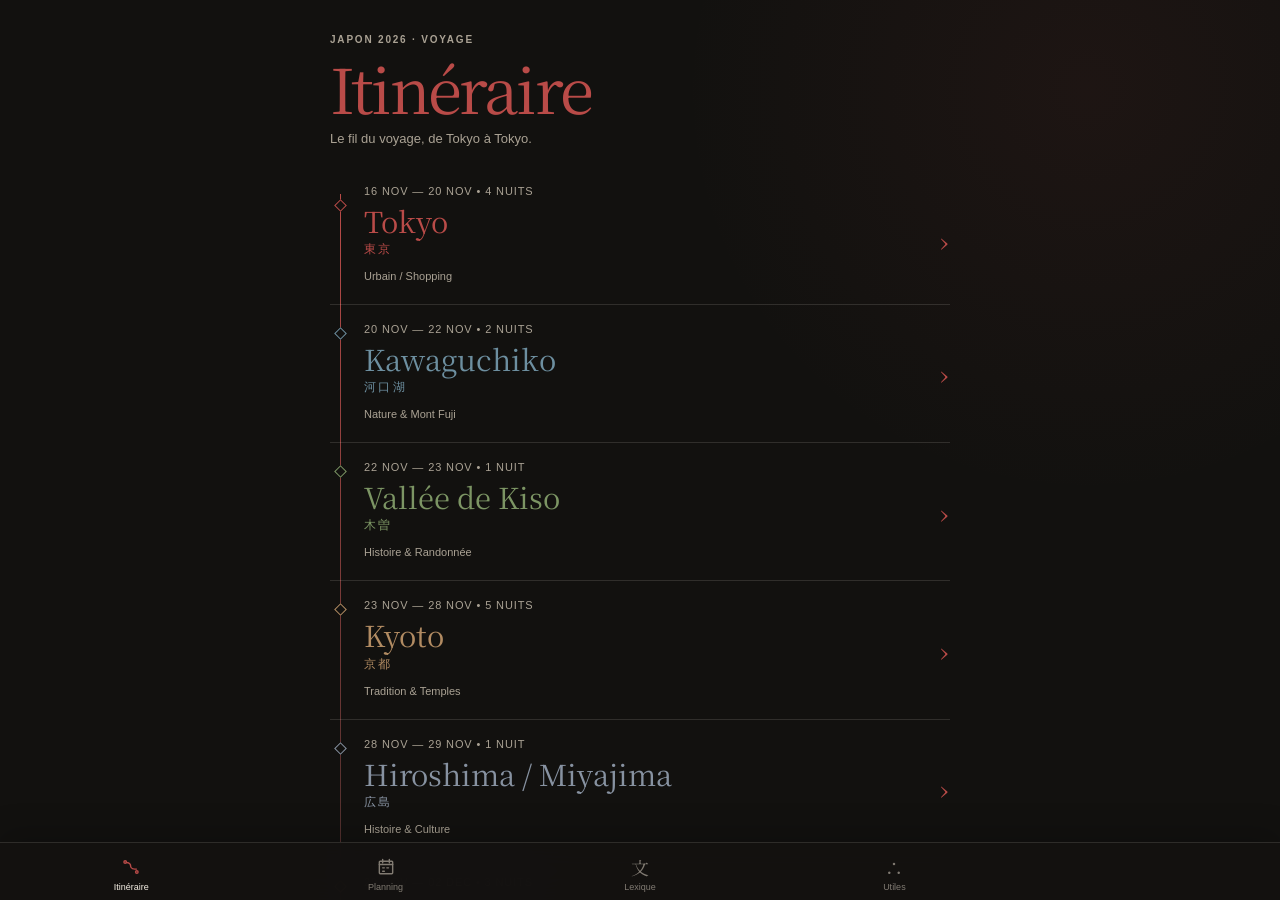
==== index.html @ 8c2e5848 "Refactor index.html structure and styles" ====
<!DOCTYPE html>
<html lang="fr">
<head>
  <meta charset="UTF-8">
  <meta name="viewport" content="width=device-width, initial-scale=1.0, maximum-scale=1.0, user-scalable=no, viewport-fit=cover">
  <meta name="theme-color" content="#11100E">
  <title>Japon 2026</title>
  <meta name="apple-mobile-web-app-capable" content="yes">
  <meta name="apple-mobile-web-app-status-bar-style" content="black-translucent">
  <link rel="manifest" href="manifest.json">
  <link rel="apple-touch-icon" href="icon.png">
  <link rel="stylesheet" href="style.css">
  <style>
    h1{color:var(--theme-main)}
    .city-block.collapsed>.city-section-content{display:none}
    .city-block:not(.collapsed)>.city-section-content{display:block}
    .section-toggle{width:100%;display:flex;align-items:center;justify-content:space-between;gap:16px;padding:13px 0 12px;border:0;border-top:1px solid var(--line);border-bottom:1px solid var(--line);background:transparent;color:var(--theme-main);text-align:left;font-size:10px;font-weight:800;letter-spacing:.18em;text-transform:uppercase}
    .section-toggle-mark{font:400 20px "Noto Serif JP",serif;line-height:1;transition:transform .2s;color:var(--theme-main)}
    .city-block:not(.collapsed)>.section-toggle .section-toggle-mark{transform:rotate(90deg)}
  </style>
</head>
<body data-theme="tokyo">
  <main class="app-shell" id="app-shell">
    <section class="top-page" id="page-itinerary" data-page="itinerary">
      <div class="page-scroll">
        <div class="content-wrapper">
          <div class="eyebrow">JAPON 2026 · VOYAGE</div>
          <h1>Itinéraire</h1>
          <p class="subtitle">Le fil du voyage, de Tokyo à Tokyo.</p>
          <div class="journey-line" id="timeline-list"></div>
          <!-- Vue détaillée des villes intégrée ici -->
          <div id="city-detail-view" class="hidden">
            <button class="back-link" id="city-back" type="button"><span>‹</span> Itinéraire</button>
            <div class="city-hero">
              <div class="eyebrow" id="current-city-vibe"></div>
              <h1 id="current-city-title"></h1>
              <div class="city-jp" id="current-city-jp"></div>
              <p class="subtitle" id="current-city-dates"></p>
            </div>
            <div id="city-categories"></div>
          </div>
        </div>
      </div>
    </section>

    <section class="top-page" id="page-planning" data-page="planning">
      <div class="page-scroll">
        <div class="content-wrapper">
          <div class="eyebrow">JAPON 2026 · PROGRAMME</div>
          <h1>Planning</h1>
          <div class="planning-head" id="planning-head"></div>
          <div class="day-strip" id="day-strip"></div>
          <div id="planning-container"></div>
        </div>
      </div>
    </section>

    <section class="top-page" id="page-lexicon" data-page="lexicon">
      <div class="page-scroll">
        <div class="content-wrapper">
          <div class="eyebrow">JAPON 2026 · PHRASES</div>
          <h1>Lexique</h1>
          <p class="subtitle">Expressions indispensables.</p>
          <div class="search-box">
            <input type="text" id="lexicon-search" placeholder="Rechercher un mot…" autocomplete="off">
          </div>
          <div class="paper-list" id="lexicon-container"></div>
        </div>
      </div>
    </section>

    <section class="top-page" id="page-tools" data-page="tools">
      <div class="page-scroll">
        <div class="content-wrapper">
          <div class="eyebrow">JAPON 2026 · PRATIQUE</div>
          <h1>Utiles</h1>
          <p class="subtitle">Les outils du voyage.</p>
          <div class="editorial-block">
            <div class="block-label">TAUX DE CHANGE</div>
            <h2>Yens ↔ Euros</h2>
            <div class="converter-box">
              <div class="input-group">
                <label for="jpy-input">JPY</label>
                <input type="number" id="jpy-input" placeholder="1000" inputmode="decimal">
              </div>
              <div class="converter-arrow">↔</div>
              <div class="input-group">
                <label for="eur-input">EUR</label>
                <input type="number" id="eur-input" placeholder="6.50" step="0.01" inputmode="decimal">
              </div>
            </div>
            <p class="rate-info" id="rate-info-text">Chargement du taux…</p>
          </div>
          <div class="editorial-block">
            <div class="block-label">NAVIGATION</div>
            <h2>Plans / Maps</h2>
            <button class="map-setting" id="map-setting" type="button">
              <span>Choisir l'application par défaut</span>
              <span>›</span>
            </button>
          </div>
          <div class="editorial-block">
            <div class="block-label">EN CAS D’URGENCE</div>
            <h2>Numéros utiles</h2>
            <div class="emergency-list">
              <a href="tel:110" class="emergency-item"><span>Police</span><strong>110</strong></a>
              <a href="tel:119" class="emergency-item"><span>Ambulance / Pompiers</span><strong>119</strong></a>
              <a href="tel:0357986000" class="emergency-item"><span>Ambassade de France</span><strong>03 57 98 60 00</strong></a>
            </div>
          </div>
        </div>
      </div>
    </section>
  </main>

  <nav class="bottom-nav" id="bottom-nav" aria-label="Navigation principale">
    <button class="nav-item active" data-page="itinerary" type="button">
      <span class="nav-icon">
        <svg viewBox="0 0 24 24" aria-hidden="true">
          <circle cx="5" cy="6" r="1.5"/>
          <circle cx="19" cy="18" r="1.5"/>
          <path d="M6.5 6.5c5 0 5 4 5 4s0 4 5 4h2"/>
        </svg>
      </span>
      <span>Itinéraire</span>
    </button>
    <button class="nav-item" data-page="planning" type="button">
      <span class="nav-icon">
        <svg viewBox="0 0 24 24" aria-hidden="true">
          <rect x="4" y="5" width="16" height="15" rx="1"/>
          <path d="M8 3v4M16 3v4M4 9h16M8 13h2M13 13h2M8 17h2"/>
        </svg>
      </span>
      <span>Planning</span>
    </button>
    <button class="nav-item" data-page="lexicon" type="button">
      <span class="nav-icon">文</span>
      <span>Lexique</span>
    </button>
    <button class="nav-item" data-page="tools" type="button">
      <span class="nav-icon">∴</span>
      <span>Utiles</span>
    </button>
  </nav>

  <div class="choice-overlay" id="maps-choice-overlay" aria-hidden="true">
    <div class="choice-sheet">
      <button class="choice-close" id="maps-choice-close" type="button" aria-label="Fermer">×</button>
      <div class="block-label">NAVIGATION</div>
      <h2>Ouvrir le lieu avec</h2>
      <p>Ton choix sera mémorisé pour les prochains lieux.</p>
      <button class="map-choice" data-map-choice="apple" type="button">
        <span>Apple Plans</span>
        <span>›</span>
      </button>
      <button class="map-choice" data-map-choice="google" type="button">
        <span>Google Maps</span>
        <span>›</span>
      </button>
    </div>
  </div>

  <script src="places.js"></script>
  <script src="lexicon.js"></script>
  <script src="app.js"></script>
  <script>
    if ("serviceWorker" in navigator)
      navigator.serviceWorker.register("./sw.js").catch(console.error);
  </script>
  <script>
    document.addEventListener('DOMContentLoaded', () => {
      const shell = document.getElementById('app-shell'),
            pages = [...document.querySelectorAll('.top-page')],
            nav = [...document.querySelectorAll('.nav-item')],
            cityDetail = document.getElementById('city-detail-view');
      const themeForPlanning = () => {
        const n = (document.querySelector('#planning-head .planning-location')?.textContent || '').trim().toLowerCase();
        if (n.includes('kawaguchiko')) return 'kawaguchiko';
        if (n.includes('kiso')) return 'kiso';
        if (n.includes('kyoto')) return 'kyoto';
        if (n.includes('hiroshima')) return 'hiroshima';
        if (n.includes('osaka')) return 'osaka';
        return 'tokyo';
      };
      let raf = 0;
      const sync = () => {
        raf = 0;
        if (!shell) return;
        const center = shell.scrollLeft + shell.clientWidth / 2;
        let active = pages[0], distance = Infinity;
        pages.forEach(p => {
          const d = Math.abs((p.offsetLeft + p.offsetWidth / 2) - center);
          if (d < distance) { distance = d; active = p }
        });
        nav.forEach(n => n.classList.toggle('active', n.dataset.page === active.dataset.page));
        if (active.dataset.page !== 'itinerary' || cityDetail?.classList.contains('hidden'))
          document.body.dataset.theme = themeForPlanning();
      };
      shell?.addEventListener('scroll', () => { if (!raf) raf = requestAnimationFrame(sync) }, { passive: true });
      window.addEventListener('resize', sync, { passive: true });
      setTimeout(sync, 50);
      setTimeout(sync, 400);
    });
  </script>
</body>
</html>
---- style.css ----
@import url('https://fonts.googleapis.com/css2?family=Noto+Serif+JP:wght@400;500;600&display=swap');
*{box-sizing:border-box;-webkit-tap-highlight-color:transparent} :root{--ink:#12110f;--cream:#f6f0e4;--muted:#aaa294;--line:rgba(246,240,228,.13);--paper:#f0e7d5;--tokyo:#b94b48;--kawaguchiko:#6d8fa0;--kiso:#7c9564;--kyoto:#b18b62;--hiroshima:#8792a1;--osaka:#c37b61;--theme-main:var(--tokyo)}
body[data-theme=tokyo]{--theme-main:var(--tokyo)}body[data-theme=kawaguchiko]{--theme-main:var(--kawaguchiko)}body[data-theme=kiso]{--theme-main:var(--kiso)}body[data-theme=kyoto]{--theme-main:var(--kyoto)}body[data-theme=hiroshima]{--theme-main:var(--hiroshima)}body[data-theme=osaka]{--theme-main:var(--osaka)}
html,body{width:100%;height:100%;margin:0;background:var(--ink);color:var(--cream);font-family:-apple-system,BlinkMacSystemFont,"Segoe UI",sans-serif;-webkit-font-smoothing:antialiased}body{overflow:hidden}button,input{font:inherit}button{color:inherit}.app-shell{display:flex;width:100vw;height:100dvh;overflow-x:auto;overflow-y:hidden;scroll-snap-type:x mandatory;scroll-behavior:smooth}.app-shell::-webkit-scrollbar{display:none}.top-page{flex:0 0 100vw;width:100vw;height:100dvh;scroll-snap-align:start;overflow:hidden;background:radial-gradient(circle at 85% 10%,color-mix(in srgb,var(--theme-main) 7%,transparent),transparent 30%),var(--ink)}.page-scroll{height:100%;overflow-y:auto;padding:34px 20px calc(94px + env(safe-area-inset-bottom));scrollbar-width:none}.page-scroll::-webkit-scrollbar{display:none}.content-wrapper{width:min(100%,620px);margin:auto}.eyebrow{font-size:10px;letter-spacing:.18em;text-transform:uppercase;color:var(--muted);font-weight:700;margin-bottom:12px}h1,h2,.journey-city,.ticket-city,.place-name,.lex-fr,.editorial-block h2,.planning-head h2,.choice-sheet h2,.schedule-title{font-family:"Noto Serif JP",serif;font-weight:400}h1{font-size:clamp(39px,11vw,62px);line-height:1;letter-spacing:-.045em;margin:0}.subtitle{font-size:13px;color:var(--muted);line-height:1.5;margin:10px 0 26px}.hidden{display:none!important}
.journey-line{position:relative;margin-top:28px}.journey-line:before{content:"";position:absolute;left:10px;top:17px;bottom:20px;width:1px;background:linear-gradient(var(--theme-main),rgba(255,255,255,.08))}.journey-stop{position:relative;width:100%;display:block;text-align:left;background:none;border:0;border-bottom:1px solid var(--line);padding:18px 34px 22px;min-height:120px}.journey-stop:first-child{padding-top:8px}.journey-rail{position:absolute;left:6px;top:24px;width:9px;height:9px;border:1px solid;background:var(--ink);transform:rotate(45deg)}.journey-date{display:block;color:var(--muted);font-size:11px;letter-spacing:.08em;text-transform:uppercase;margin-bottom:8px}.journey-city{display:block;font-size:29px;line-height:1.08}.journey-jp{display:block;color:var(--theme-main);font-size:12px;letter-spacing:.2em;margin-top:5px}.journey-vibe{display:block;color:var(--muted);font-size:11px;margin-top:12px}.journey-arrow,.place-indicator,.schedule-chevron,.specialty-arrow{font-family:"Noto Serif JP",serif;color:var(--theme-main);font-size:25px}.journey-arrow{position:absolute;right:2px;top:50%;transform:translateY(-50%)}
.planning-head{margin:28px 0 18px;padding-left:14px;border-left:2px solid var(--theme-main)}.planning-location{font-size:10px;text-transform:uppercase;letter-spacing:.16em;color:var(--theme-main);font-weight:800}.planning-head h2{font-size:32px;margin:4px 0}.planning-head p{margin:0;color:var(--muted);font-size:13px}.day-strip{display:flex;gap:4px;overflow-x:auto;margin:0 -4px 25px;padding:4px;scrollbar-width:none}.day-strip::-webkit-scrollbar{display:none}.day-choice{min-width:55px;padding:8px 5px 10px;background:transparent;border:1px solid transparent;color:var(--muted);text-align:center}.day-choice span{display:block;font-size:9px;text-transform:uppercase;letter-spacing:.08em}.day-choice strong{display:block;font:400 20px "Noto Serif JP",serif;margin-top:2px}.day-choice.active{background:var(--paper);color:var(--ink);border-color:var(--paper)}.planning-slot{position:relative;margin-bottom:22px}.slot-label{position:absolute;left:0;top:8px;width:48px;color:var(--muted);font-size:9px;letter-spacing:.11em;text-transform:uppercase;line-height:1.25}.slot-line{margin-left:68px;border-left:1px solid rgba(246,240,228,.16);padding-left:17px}.schedule-card{border-bottom:1px solid var(--line)}.schedule-summary{width:100%;display:grid;grid-template-columns:52px 1fr 20px;gap:10px;align-items:center;background:none;border:0;text-align:left;padding:13px 0}.schedule-summary.no-time{grid-template-columns:1fr 20px}.schedule-time{font-size:10px;color:var(--muted);white-space:nowrap}.schedule-title{font-size:18px;line-height:1.2}.schedule-chevron{transition:transform .2s}.schedule-card.open .schedule-chevron,.specialty-row.open .specialty-arrow{transform:rotate(90deg)}.schedule-details{display:grid;grid-template-columns:1fr auto;gap:12px;max-height:0;overflow:hidden;opacity:0;transition:max-height .3s ease,opacity .2s ease,padding .3s ease;padding:0}.schedule-card.open .schedule-details{max-height:500px;opacity:1;padding:0 0 15px}.schedule-detail-text{font-size:12px;color:#c7c0b5;line-height:1.6}.poi-list{grid-column:1/-1;display:flex;flex-wrap:wrap;gap:6px;margin-top:3px}.poi-link{border:1px solid rgba(246,240,228,.15);background:rgba(255,255,255,.025);padding:7px 9px;font-size:10px;color:var(--cream);text-align:left}.poi-link span{color:var(--theme-main)}.schedule-map-row{grid-column:2;align-self:center}.schedule-map{border:1px solid var(--theme-main);background:transparent;color:var(--theme-main);padding:9px 11px;font-size:9px;letter-spacing:.1em;text-transform:uppercase;white-space:nowrap}.schedule-connector{display:grid;grid-template-columns:16px minmax(0,1fr) auto auto;column-gap:9px;align-items:center;min-height:54px;position:relative}.connector-line{height:34px;border-left:1px solid var(--transport-color);margin-left:7px;position:relative}.connector-line:after{content:"";position:absolute;bottom:-1px;left:-4px;width:7px;height:7px;border-right:1px solid var(--transport-color);border-bottom:1px solid var(--transport-color);transform:rotate(45deg)}.connector-symbol{display:none}.connector-mode{min-width:0;color:var(--transport-color);font-size:10px;letter-spacing:.13em;text-transform:uppercase;font-weight:800;line-height:1.35;overflow-wrap:anywhere}.connector-duration{color:var(--cream);font-size:10px;text-align:right;white-space:nowrap}.connector-payment{font-size:10px;font-weight:700;letter-spacing:.04em;white-space:nowrap}.empty-day{padding:25px 0;border-top:1px solid var(--line);border-bottom:1px solid var(--line);color:var(--muted)}
.city-tickets{display:flex;flex-direction:column;gap:14px;margin-top:28px}.city-ticket{position:relative;width:100%;min-height:158px;padding:20px 25px;background:#f0e7d5;color:var(--ink);border:0;text-align:left;overflow:hidden;box-shadow:0 12px 28px rgba(0,0,0,.18)}.city-ticket:before{content:"";position:absolute;inset:9px;border:1px solid rgba(18,17,15,.22)}.city-ticket:after{content:"";position:absolute;right:22px;top:0;bottom:0;border-left:1px dashed color-mix(in srgb,var(--ticket-city) 65%,rgba(18,17,15,.25))}.ticket-notch{position:absolute;width:14px;height:14px;border-radius:50%;background:var(--ink);z-index:2}.ticket-notch-left{left:-7px;top:50%;transform:translateY(-50%)}.ticket-notch-right{right:-7px;top:50%;transform:translateY(-50%)}.ticket-route{display:block;font-size:8px;font-weight:800;letter-spacing:.18em;opacity:.58}.ticket-city{display:block;font-size:33px;margin-top:18px;max-width:75%;color:var(--ticket-city)}.ticket-jp{display:block;font-size:13px;letter-spacing:.28em;margin-top:2px;color:var(--ticket-city)}.ticket-dates{display:block;font-size:11px;font-weight:700;margin-top:16px;letter-spacing:.04em}.ticket-mark{position:absolute;right:43px;top:50%;transform:translateY(-50%);font:300 30px "Noto Serif JP",serif;color:var(--ticket-city)}.back-link{display:inline-flex;align-items:center;gap:7px;border:0;background:none;padding:5px 0;color:var(--muted);font-size:12px;margin-bottom:22px}.back-link span{font-size:25px;color:var(--theme-main)}.city-hero{border-bottom:1px solid var(--line);padding-bottom:24px;margin-bottom:26px}.city-hero h1{font-size:clamp(44px,13vw,70px)}.city-jp{font-size:16px;letter-spacing:.3em;color:var(--theme-main);margin-top:7px}.city-hero .subtitle{margin-bottom:0}.city-block{margin:0 0 28px}.section-kicker{font-size:10px;letter-spacing:.18em;text-transform:uppercase;color:var(--theme-main);font-weight:800;margin:0 0 8px}.area-heading{font:400 24px "Noto Serif JP",serif;padding:18px 0 9px;border-top:1px solid var(--line);margin-top:8px}.subcategory-label{font-size:9px;letter-spacing:.14em;text-transform:uppercase;color:var(--muted);padding:10px 0 5px}.place-list,.specialty-list{border-top:1px solid var(--line)}.place-row,.specialty-row{width:100%;display:flex;align-items:center;justify-content:space-between;gap:18px;text-align:left;background:none;border:0;border-bottom:1px solid var(--line);padding:12px 0;min-height:59px}.place-row-main{display:flex;flex-direction:column;gap:4px;min-width:0}.place-name{font-size:16px;line-height:1.15}.place-subcategory{font-size:10px;color:var(--muted)}.specialty-row{padding:14px 0}.specialty-row>span:first-child{display:flex;flex-direction:column;gap:0}.specialty-row strong{font:400 17px "Noto Serif JP",serif}.specialty-description{font-size:11px;color:var(--muted);line-height:1.55;max-height:0;overflow:hidden;opacity:0;transition:max-height .25s ease,opacity .2s ease,padding .25s ease}.specialty-row.open .specialty-description{max-height:180px;opacity:1;padding-top:8px}.specialty-arrow{transition:transform .2s;flex:0 0 auto}
.search-box{margin:24px 0 18px}.search-box input{width:100%;border:0;border-bottom:1px solid var(--line);background:transparent;color:var(--cream);padding:11px 0;font-size:15px;outline:none}.paper-list{border-top:1px solid var(--line)}.lexicon-row{display:flex;justify-content:space-between;gap:20px;padding:15px 0;border-bottom:1px solid var(--line)}.lex-fr{display:block;font-size:17px}.lex-cat{display:block;color:var(--muted);font-size:9px;text-transform:uppercase;letter-spacing:.12em;margin-top:5px}.lex-jp{font-size:17px;font-weight:600;color:var(--theme-main);text-align:right}.lex-romaji{display:block;font-family:-apple-system,BlinkMacSystemFont,"Segoe UI",sans-serif;font-size:11px;font-weight:500;letter-spacing:.02em;color:var(--muted);margin-top:4px}
.editorial-block{border-top:1px solid var(--line);padding:22px 0 26px}.block-label{font-size:9px;letter-spacing:.17em;color:var(--theme-main);font-weight:800;text-transform:uppercase}.editorial-block h2{font-size:27px;margin:7px 0 18px}.converter-box{display:flex;align-items:end;gap:10px}.input-group{flex:1}.input-group label{display:block;color:var(--muted);font-size:9px;letter-spacing:.12em;margin-bottom:6px}.input-group input{width:100%;background:rgba(255,255,255,.04);border:1px solid var(--line);color:var(--cream);padding:12px;font-size:16px}.converter-arrow{color:var(--theme-main);font-size:18px;padding-bottom:10px}.rate-info{font-size:10px;color:var(--muted);margin:10px 0}.emergency-list{border-top:1px solid var(--line)}.emergency-item{display:flex;justify-content:space-between;padding:14px 0;border-bottom:1px solid var(--line);text-decoration:none;color:var(--cream);font-size:13px}.emergency-item strong{font:400 18px "Noto Serif JP",serif;color:var(--theme-main)}.map-setting{width:100%;display:flex;justify-content:space-between;border:0;border-top:1px solid var(--line);border-bottom:1px solid var(--line);background:none;padding:14px 0;color:var(--cream);text-align:left}
.bottom-nav{position:fixed;z-index:100;left:0;right:0;bottom:0;transform:none;width:100%;height:calc(58px + env(safe-area-inset-bottom));padding:4px 5px env(safe-area-inset-bottom);display:grid;grid-template-columns:repeat(5,1fr);gap:2px;background:rgba(20,18,16,.94);border:0;border-top:1px solid rgba(246,240,228,.12);border-radius:0;backdrop-filter:blur(18px);-webkit-backdrop-filter:blur(18px);box-shadow:0 -10px 30px rgba(0,0,0,.18)}.nav-item{border:0;background:transparent;color:#817b72;display:flex;flex-direction:column;align-items:center;justify-content:center;gap:3px;font-size:9px}.nav-icon{font-size:18px;line-height:16px;font-family:"Noto Serif JP",serif;display:flex;align-items:center;justify-content:center;width:24px;height:24px}.nav-icon svg{display:block;width:20px;height:20px;stroke:currentColor;fill:none;stroke-width:1.7;stroke-linecap:round;stroke-linejoin:round}.nav-item.active{color:var(--cream)}.nav-item.active .nav-icon{color:var(--theme-main)}
.choice-overlay{position:fixed;inset:0;background:rgba(0,0,0,.66);backdrop-filter:blur(8px);z-index:300;display:flex;align-items:flex-end;opacity:0;pointer-events:none;transition:opacity .2s}.choice-overlay.active{opacity:1;pointer-events:auto}.choice-sheet{width:100%;max-width:620px;margin:auto auto 0;background:var(--paper);color:var(--ink);padding:28px 20px calc(26px + env(safe-area-inset-bottom));position:relative}.choice-sheet h2{font-size:29px;margin:6px 0}.choice-sheet p{font-size:12px;color:#6d675f;margin:0 0 18px}.choice-close{position:absolute;right:15px;top:14px;background:none;border:0;color:#6d675f;font-size:25px}.map-choice{display:flex;justify-content:space-between;width:100%;background:none;border:0;border-top:1px solid rgba(18,17,15,.15);padding:16px 0;color:var(--ink);font:400 18px "Noto Serif JP",serif;text-align:left}.map-choice:last-child{border-bottom:1px solid rgba(18,17,15,.15)}
@media(max-width:699px){.schedule-connector{grid-template-columns:16px minmax(0,1fr) auto auto;column-gap:7px}.connector-mode{font-size:9px;letter-spacing:.1em}.connector-duration,.connector-payment{font-size:9px}.bottom-nav{position:fixed;left:0;right:0;bottom:0;width:100%;max-width:none;min-height:calc(58px + env(safe-area-inset-bottom));padding-bottom:env(safe-area-inset-bottom);padding-left:5px;padding-right:5px}}
@media(min-width:700px){.page-scroll{padding-left:32px;padding-right:32px}.bottom-nav{bottom:0}.city-ticket{min-height:170px}}

/* iOS Home Screen / standalone viewport correction. WebKit can report a reduced dynamic viewport with viewport-fit=cover; use the legacy viewport unit only in standalone mode. */
@media all and (display-mode: standalone){.app-shell,.top-page{height:100vh}}
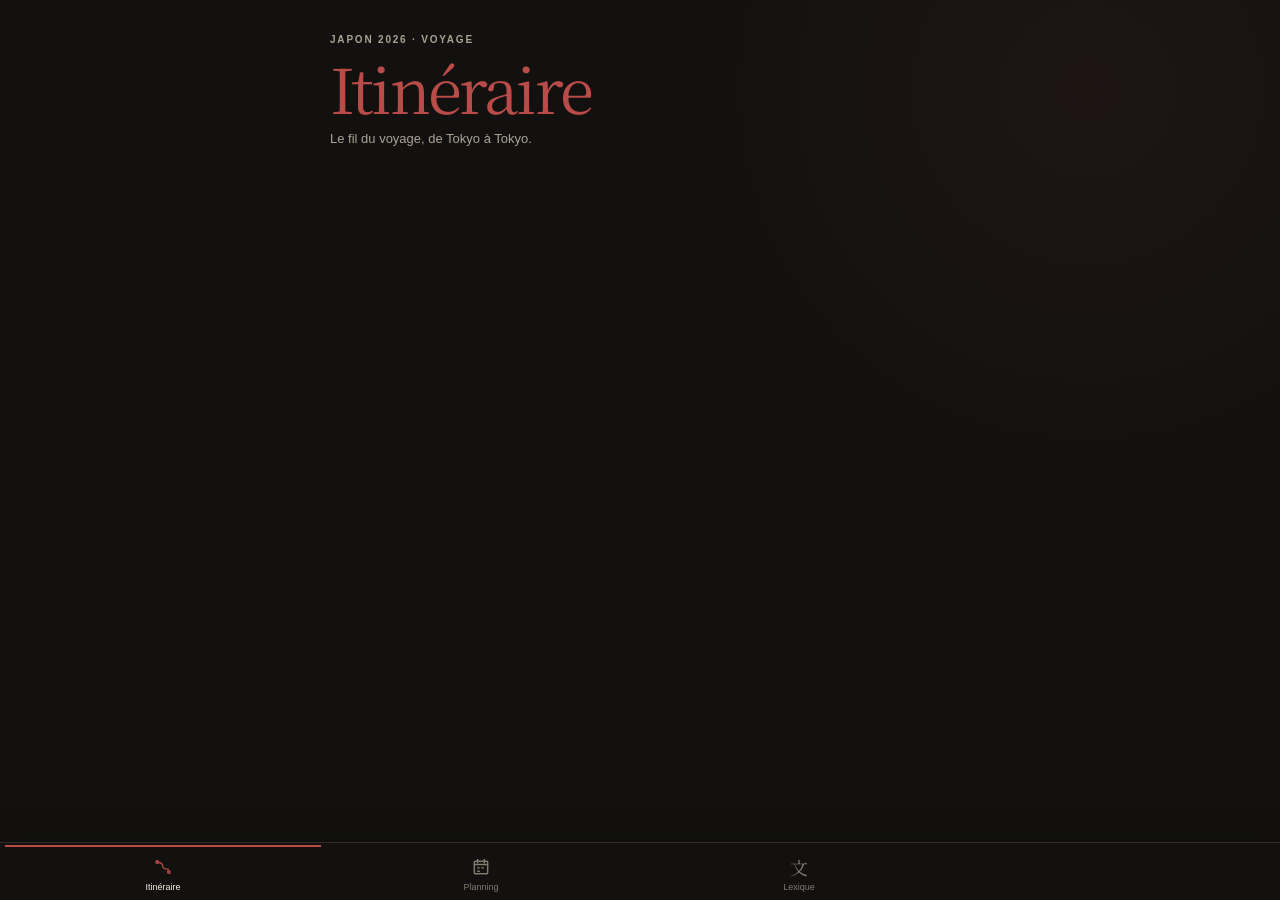
==== commit 5ab9d3a9: "Clean up index.html and remove unused sections" ====
--- a/index.html
+++ b/index.html
@@ -17,10 +17,13 @@
     .section-toggle{width:100%;display:flex;align-items:center;justify-content:space-between;gap:16px;padding:13px 0 12px;border:0;border-top:1px solid var(--line);border-bottom:1px solid var(--line);background:transparent;color:var(--theme-main);text-align:left;font-size:10px;font-weight:800;letter-spacing:.18em;text-transform:uppercase}
     .section-toggle-mark{font:400 20px "Noto Serif JP",serif;line-height:1;transition:transform .2s;color:var(--theme-main)}
     .city-block:not(.collapsed)>.section-toggle .section-toggle-mark{transform:rotate(90deg)}
+    .schedule-details{display:grid;grid-template-columns:1fr auto;gap:12px;max-height:none;opacity:1;padding:0 0 15px}
+    .schedule-card.open .schedule-details{max-height:none}
   </style>
 </head>
 <body data-theme="tokyo">
   <main class="app-shell" id="app-shell">
+    <!-- Page Itinéraire (avec détail des villes intégré) -->
     <section class="top-page" id="page-itinerary" data-page="itinerary">
       <div class="page-scroll">
         <div class="content-wrapper">
@@ -28,21 +31,28 @@
           <h1>Itinéraire</h1>
           <p class="subtitle">Le fil du voyage, de Tokyo à Tokyo.</p>
           <div class="journey-line" id="timeline-list"></div>
-          <!-- Vue détaillée des villes intégrée ici -->
-          <div id="city-detail-view" class="hidden">
-            <button class="back-link" id="city-back" type="button"><span>‹</span> Itinéraire</button>
-            <div class="city-hero">
-              <div class="eyebrow" id="current-city-vibe"></div>
-              <h1 id="current-city-title"></h1>
-              <div class="city-jp" id="current-city-jp"></div>
-              <p class="subtitle" id="current-city-dates"></p>
-            </div>
-            <div id="city-categories"></div>
+        </div>
+      </div>
+    
+</section>
+
+    <!-- Page Détail d'une ville (affichée comme une page à part) -->
+    <section class="top-page" id="page-city-detail" data-page="city-detail">
+      <div class="page-scroll">
+        <div class="content-wrapper">
+          <button class="back-link" id="city-back" type="button"><span>‹</span> Itinéraire</button>
+          <div class="city-hero">
+            <div class="eyebrow" id="current-city-vibe"></div>
+            <h1 id="current-city-title"></h1>
+            <div class="city-jp" id="current-city-jp"></div>
+            <p class="subtitle" id="current-city-dates"></p>
           </div>
+          <div id="city-categories"></div>
         </div>
       </div>
     </section>
 
+    <!-- Page Planning -->
     <section class="top-page" id="page-planning" data-page="planning">
       <div class="page-scroll">
         <div class="content-wrapper">
@@ -55,6 +65,7 @@
       </div>
     </section>
 
+    <!-- Page Lexique -->
     <section class="top-page" id="page-lexicon" data-page="lexicon">
       <div class="page-scroll">
         <div class="content-wrapper">
@@ -65,32 +76,6 @@
             <input type="text" id="lexicon-search" placeholder="Rechercher un mot…" autocomplete="off">
           </div>
           <div class="paper-list" id="lexicon-container"></div>
-        </div>
-      </div>
-    </section>
-
-    <section class="top-page" id="page-tools" data-page="tools">
-      <div class="page-scroll">
-        <div class="content-wrapper">
-          <div class="eyebrow">JAPON 2026 · PRATIQUE</div>
-          <h1>Utiles</h1>
-          <p class="subtitle">Les outils du voyage.</p>
-          <div class="editorial-block">
-            <div class="block-label">TAUX DE CHANGE</div>
-            <h2>Yens ↔ Euros</h2>
-            <div class="converter-box">
-              <div class="input-group">
-                <label for="jpy-input">JPY</label>
-                <input type="number" id="jpy-input" placeholder="1000" inputmode="decimal">
-              </div>
-              <div class="converter-arrow">↔</div>
-              <div class="input-group">
-                <label for="eur-input">EUR</label>
-                <input type="number" id="eur-input" placeholder="6.50" step="0.01" inputmode="decimal">
-              </div>
-            </div>
-            <p class="rate-info" id="rate-info-text">Chargement du taux…</p>
-          </div>
           <div class="editorial-block">
             <div class="block-label">NAVIGATION</div>
             <h2>Plans / Maps</h2>
@@ -99,24 +84,18 @@
               <span>›</span>
             </button>
           </div>
-          <div class="editorial-block">
-            <div class="block-label">EN CAS D’URGENCE</div>
-            <h2>Numéros utiles</h2>
-            <div class="emergency-list">
-              <a href="tel:110" class="emergency-item"><span>Police</span><strong>110</strong></a>
-              <a href="tel:119" class="emergency-item"><span>Ambulance / Pompiers</span><strong>119</strong></a>
-              <a href="tel:0357986000" class="emergency-item"><span>Ambassade de France</span><strong>03 57 98 60 00</strong></a>
-            </div>
-          </div>
         </div>
       </div>
     </section>
+
   </main>
 
+  <!-- Barre de navigation avec 3 onglets (répartition égale) -->
   <nav class="bottom-nav" id="bottom-nav" aria-label="Navigation principale">
     <button class="nav-item active" data-page="itinerary" type="button">
       <span class="nav-icon">
-        <svg viewBox="0 0 24 24" aria-hidden="true">
+        <svg viewBox=
+"0 0 24 24" aria-hidden="true">
           <circle cx="5" cy="6" r="1.5"/>
           <circle cx="19" cy="18" r="1.5"/>
           <path d="M6.5 6.5c5 0 5 4 5 4s0 4 5 4h2"/>
@@ -137,12 +116,9 @@
       <span class="nav-icon">文</span>
       <span>Lexique</span>
     </button>
-    <button class="nav-item" data-page="tools" type="button">
-      <span class="nav-icon">∴</span>
-      <span>Utiles</span>
-    </button>
   </nav>
 
+  <!-- Overlay pour le choix des maps -->
   <div class="choice-overlay" id="maps-choice-overlay" aria-hidden="true">
     <div class="choice-sheet">
       <button class="choice-close" id="maps-choice-close" type="button" aria-label="Fermer">×</button>
@@ -170,18 +146,9 @@
   <script>
     document.addEventListener('DOMContentLoaded', () => {
       const shell = document.getElementById('app-shell'),
-            pages = [...document.querySelectorAll('.top-page')],
-            nav = [...document.querySelectorAll('.nav-item')],
-            cityDetail = document.getElementById('city-detail-view');
-      const themeForPlanning = () => {
-        const n = (document.querySelector('#planning-head .planning-location')?.textContent || '').trim().toLowerCase();
-        if (n.includes('kawaguchiko')) return 'kawaguchiko';
-        if (n.includes('kiso')) return 'kiso';
-        if (n.includes('kyoto')) return 'kyoto';
-        if (n.includes('hiroshima')) return 'hiroshima';
-        if (n.includes('osaka')) return 'osaka';
-        return 'tokyo';
-      };
+            pages = [...document.querySelector
+All('.top-page')],
+            nav = [...document.querySelectorAll('.nav-item')];
       let raf = 0;
       const sync = () => {
         raf = 0;
@@ -193,8 +160,15 @@
           if (d < distance) { distance = d; active = p }
         });
         nav.forEach(n => n.classList.toggle('active', n.dataset.page === active.dataset.page));
-        if (active.dataset.page !== 'itinerary' || cityDetail?.classList.contains('hidden'))
-          document.body.dataset.theme = themeForPlanning();
+        document.body.dataset.theme = active.dataset.page === 'city-detail' ? document.body.dataset.theme : (() => {
+          const n = (document.querySelector('#planning-head .planning-location')?.textContent || '').trim().toLowerCase();
+          if (n.includes('kawaguchiko')) return 'kawaguchiko';
+          if (n.includes('kiso')) return 'kiso';
+          if (n.includes('kyoto')) return 'kyoto';
+          if (n.includes('hiroshima')) return 'hiroshima';
+          if (n.includes('osaka')) return 'osaka';
+          return 'tokyo';
+        })();
       };
       shell?.addEventListener('scroll', () => { if (!raf) raf = requestAnimationFrame(sync) }, { passive: true });
       window.addEventListener('resize', sync, { passive: true });
--- a/style.css
+++ b/style.css
@@ -1,16 +1,814 @@
 @import url('https://fonts.googleapis.com/css2?family=Noto+Serif+JP:wght@400;500;600&display=swap');
-*{box-sizing:border-box;-webkit-tap-highlight-color:transparent} :root{--ink:#12110f;--cream:#f6f0e4;--muted:#aaa294;--line:rgba(246,240,228,.13);--paper:#f0e7d5;--tokyo:#b94b48;--kawaguchiko:#6d8fa0;--kiso:#7c9564;--kyoto:#b18b62;--hiroshima:#8792a1;--osaka:#c37b61;--theme-main:var(--tokyo)}
-body[data-theme=tokyo]{--theme-main:var(--tokyo)}body[data-theme=kawaguchiko]{--theme-main:var(--kawaguchiko)}body[data-theme=kiso]{--theme-main:var(--kiso)}body[data-theme=kyoto]{--theme-main:var(--kyoto)}body[data-theme=hiroshima]{--theme-main:var(--hiroshima)}body[data-theme=osaka]{--theme-main:var(--osaka)}
-html,body{width:100%;height:100%;margin:0;background:var(--ink);color:var(--cream);font-family:-apple-system,BlinkMacSystemFont,"Segoe UI",sans-serif;-webkit-font-smoothing:antialiased}body{overflow:hidden}button,input{font:inherit}button{color:inherit}.app-shell{display:flex;width:100vw;height:100dvh;overflow-x:auto;overflow-y:hidden;scroll-snap-type:x mandatory;scroll-behavior:smooth}.app-shell::-webkit-scrollbar{display:none}.top-page{flex:0 0 100vw;width:100vw;height:100dvh;scroll-snap-align:start;overflow:hidden;background:radial-gradient(circle at 85% 10%,color-mix(in srgb,var(--theme-main) 7%,transparent),transparent 30%),var(--ink)}.page-scroll{height:100%;overflow-y:auto;padding:34px 20px calc(94px + env(safe-area-inset-bottom));scrollbar-width:none}.page-scroll::-webkit-scrollbar{display:none}.content-wrapper{width:min(100%,620px);margin:auto}.eyebrow{font-size:10px;letter-spacing:.18em;text-transform:uppercase;color:var(--muted);font-weight:700;margin-bottom:12px}h1,h2,.journey-city,.ticket-city,.place-name,.lex-fr,.editorial-block h2,.planning-head h2,.choice-sheet h2,.schedule-title{font-family:"Noto Serif JP",serif;font-weight:400}h1{font-size:clamp(39px,11vw,62px);line-height:1;letter-spacing:-.045em;margin:0}.subtitle{font-size:13px;color:var(--muted);line-height:1.5;margin:10px 0 26px}.hidden{display:none!important}
-.journey-line{position:relative;margin-top:28px}.journey-line:before{content:"";position:absolute;left:10px;top:17px;bottom:20px;width:1px;background:linear-gradient(var(--theme-main),rgba(255,255,255,.08))}.journey-stop{position:relative;width:100%;display:block;text-align:left;background:none;border:0;border-bottom:1px solid var(--line);padding:18px 34px 22px;min-height:120px}.journey-stop:first-child{padding-top:8px}.journey-rail{position:absolute;left:6px;top:24px;width:9px;height:9px;border:1px solid;background:var(--ink);transform:rotate(45deg)}.journey-date{display:block;color:var(--muted);font-size:11px;letter-spacing:.08em;text-transform:uppercase;margin-bottom:8px}.journey-city{display:block;font-size:29px;line-height:1.08}.journey-jp{display:block;color:var(--theme-main);font-size:12px;letter-spacing:.2em;margin-top:5px}.journey-vibe{display:block;color:var(--muted);font-size:11px;margin-top:12px}.journey-arrow,.place-indicator,.schedule-chevron,.specialty-arrow{font-family:"Noto Serif JP",serif;color:var(--theme-main);font-size:25px}.journey-arrow{position:absolute;right:2px;top:50%;transform:translateY(-50%)}
-.planning-head{margin:28px 0 18px;padding-left:14px;border-left:2px solid var(--theme-main)}.planning-location{font-size:10px;text-transform:uppercase;letter-spacing:.16em;color:var(--theme-main);font-weight:800}.planning-head h2{font-size:32px;margin:4px 0}.planning-head p{margin:0;color:var(--muted);font-size:13px}.day-strip{display:flex;gap:4px;overflow-x:auto;margin:0 -4px 25px;padding:4px;scrollbar-width:none}.day-strip::-webkit-scrollbar{display:none}.day-choice{min-width:55px;padding:8px 5px 10px;background:transparent;border:1px solid transparent;color:var(--muted);text-align:center}.day-choice span{display:block;font-size:9px;text-transform:uppercase;letter-spacing:.08em}.day-choice strong{display:block;font:400 20px "Noto Serif JP",serif;margin-top:2px}.day-choice.active{background:var(--paper);color:var(--ink);border-color:var(--paper)}.planning-slot{position:relative;margin-bottom:22px}.slot-label{position:absolute;left:0;top:8px;width:48px;color:var(--muted);font-size:9px;letter-spacing:.11em;text-transform:uppercase;line-height:1.25}.slot-line{margin-left:68px;border-left:1px solid rgba(246,240,228,.16);padding-left:17px}.schedule-card{border-bottom:1px solid var(--line)}.schedule-summary{width:100%;display:grid;grid-template-columns:52px 1fr 20px;gap:10px;align-items:center;background:none;border:0;text-align:left;padding:13px 0}.schedule-summary.no-time{grid-template-columns:1fr 20px}.schedule-time{font-size:10px;color:var(--muted);white-space:nowrap}.schedule-title{font-size:18px;line-height:1.2}.schedule-chevron{transition:transform .2s}.schedule-card.open .schedule-chevron,.specialty-row.open .specialty-arrow{transform:rotate(90deg)}.schedule-details{display:grid;grid-template-columns:1fr auto;gap:12px;max-height:0;overflow:hidden;opacity:0;transition:max-height .3s ease,opacity .2s ease,padding .3s ease;padding:0}.schedule-card.open .schedule-details{max-height:500px;opacity:1;padding:0 0 15px}.schedule-detail-text{font-size:12px;color:#c7c0b5;line-height:1.6}.poi-list{grid-column:1/-1;display:flex;flex-wrap:wrap;gap:6px;margin-top:3px}.poi-link{border:1px solid rgba(246,240,228,.15);background:rgba(255,255,255,.025);padding:7px 9px;font-size:10px;color:var(--cream);text-align:left}.poi-link span{color:var(--theme-main)}.schedule-map-row{grid-column:2;align-self:center}.schedule-map{border:1px solid var(--theme-main);background:transparent;color:var(--theme-main);padding:9px 11px;font-size:9px;letter-spacing:.1em;text-transform:uppercase;white-space:nowrap}.schedule-connector{display:grid;grid-template-columns:16px minmax(0,1fr) auto auto;column-gap:9px;align-items:center;min-height:54px;position:relative}.connector-line{height:34px;border-left:1px solid var(--transport-color);margin-left:7px;position:relative}.connector-line:after{content:"";position:absolute;bottom:-1px;left:-4px;width:7px;height:7px;border-right:1px solid var(--transport-color);border-bottom:1px solid var(--transport-color);transform:rotate(45deg)}.connector-symbol{display:none}.connector-mode{min-width:0;color:var(--transport-color);font-size:10px;letter-spacing:.13em;text-transform:uppercase;font-weight:800;line-height:1.35;overflow-wrap:anywhere}.connector-duration{color:var(--cream);font-size:10px;text-align:right;white-space:nowrap}.connector-payment{font-size:10px;font-weight:700;letter-spacing:.04em;white-space:nowrap}.empty-day{padding:25px 0;border-top:1px solid var(--line);border-bottom:1px solid var(--line);color:var(--muted)}
-.city-tickets{display:flex;flex-direction:column;gap:14px;margin-top:28px}.city-ticket{position:relative;width:100%;min-height:158px;padding:20px 25px;background:#f0e7d5;color:var(--ink);border:0;text-align:left;overflow:hidden;box-shadow:0 12px 28px rgba(0,0,0,.18)}.city-ticket:before{content:"";position:absolute;inset:9px;border:1px solid rgba(18,17,15,.22)}.city-ticket:after{content:"";position:absolute;right:22px;top:0;bottom:0;border-left:1px dashed color-mix(in srgb,var(--ticket-city) 65%,rgba(18,17,15,.25))}.ticket-notch{position:absolute;width:14px;height:14px;border-radius:50%;background:var(--ink);z-index:2}.ticket-notch-left{left:-7px;top:50%;transform:translateY(-50%)}.ticket-notch-right{right:-7px;top:50%;transform:translateY(-50%)}.ticket-route{display:block;font-size:8px;font-weight:800;letter-spacing:.18em;opacity:.58}.ticket-city{display:block;font-size:33px;margin-top:18px;max-width:75%;color:var(--ticket-city)}.ticket-jp{display:block;font-size:13px;letter-spacing:.28em;margin-top:2px;color:var(--ticket-city)}.ticket-dates{display:block;font-size:11px;font-weight:700;margin-top:16px;letter-spacing:.04em}.ticket-mark{position:absolute;right:43px;top:50%;transform:translateY(-50%);font:300 30px "Noto Serif JP",serif;color:var(--ticket-city)}.back-link{display:inline-flex;align-items:center;gap:7px;border:0;background:none;padding:5px 0;color:var(--muted);font-size:12px;margin-bottom:22px}.back-link span{font-size:25px;color:var(--theme-main)}.city-hero{border-bottom:1px solid var(--line);padding-bottom:24px;margin-bottom:26px}.city-hero h1{font-size:clamp(44px,13vw,70px)}.city-jp{font-size:16px;letter-spacing:.3em;color:var(--theme-main);margin-top:7px}.city-hero .subtitle{margin-bottom:0}.city-block{margin:0 0 28px}.section-kicker{font-size:10px;letter-spacing:.18em;text-transform:uppercase;color:var(--theme-main);font-weight:800;margin:0 0 8px}.area-heading{font:400 24px "Noto Serif JP",serif;padding:18px 0 9px;border-top:1px solid var(--line);margin-top:8px}.subcategory-label{font-size:9px;letter-spacing:.14em;text-transform:uppercase;color:var(--muted);padding:10px 0 5px}.place-list,.specialty-list{border-top:1px solid var(--line)}.place-row,.specialty-row{width:100%;display:flex;align-items:center;justify-content:space-between;gap:18px;text-align:left;background:none;border:0;border-bottom:1px solid var(--line);padding:12px 0;min-height:59px}.place-row-main{display:flex;flex-direction:column;gap:4px;min-width:0}.place-name{font-size:16px;line-height:1.15}.place-subcategory{font-size:10px;color:var(--muted)}.specialty-row{padding:14px 0}.specialty-row>span:first-child{display:flex;flex-direction:column;gap:0}.specialty-row strong{font:400 17px "Noto Serif JP",serif}.specialty-description{font-size:11px;color:var(--muted);line-height:1.55;max-height:0;overflow:hidden;opacity:0;transition:max-height .25s ease,opacity .2s ease,padding .25s ease}.specialty-row.open .specialty-description{max-height:180px;opacity:1;padding-top:8px}.specialty-arrow{transition:transform .2s;flex:0 0 auto}
-.search-box{margin:24px 0 18px}.search-box input{width:100%;border:0;border-bottom:1px solid var(--line);background:transparent;color:var(--cream);padding:11px 0;font-size:15px;outline:none}.paper-list{border-top:1px solid var(--line)}.lexicon-row{display:flex;justify-content:space-between;gap:20px;padding:15px 0;border-bottom:1px solid var(--line)}.lex-fr{display:block;font-size:17px}.lex-cat{display:block;color:var(--muted);font-size:9px;text-transform:uppercase;letter-spacing:.12em;margin-top:5px}.lex-jp{font-size:17px;font-weight:600;color:var(--theme-main);text-align:right}.lex-romaji{display:block;font-family:-apple-system,BlinkMacSystemFont,"Segoe UI",sans-serif;font-size:11px;font-weight:500;letter-spacing:.02em;color:var(--muted);margin-top:4px}
-.editorial-block{border-top:1px solid var(--line);padding:22px 0 26px}.block-label{font-size:9px;letter-spacing:.17em;color:var(--theme-main);font-weight:800;text-transform:uppercase}.editorial-block h2{font-size:27px;margin:7px 0 18px}.converter-box{display:flex;align-items:end;gap:10px}.input-group{flex:1}.input-group label{display:block;color:var(--muted);font-size:9px;letter-spacing:.12em;margin-bottom:6px}.input-group input{width:100%;background:rgba(255,255,255,.04);border:1px solid var(--line);color:var(--cream);padding:12px;font-size:16px}.converter-arrow{color:var(--theme-main);font-size:18px;padding-bottom:10px}.rate-info{font-size:10px;color:var(--muted);margin:10px 0}.emergency-list{border-top:1px solid var(--line)}.emergency-item{display:flex;justify-content:space-between;padding:14px 0;border-bottom:1px solid var(--line);text-decoration:none;color:var(--cream);font-size:13px}.emergency-item strong{font:400 18px "Noto Serif JP",serif;color:var(--theme-main)}.map-setting{width:100%;display:flex;justify-content:space-between;border:0;border-top:1px solid var(--line);border-bottom:1px solid var(--line);background:none;padding:14px 0;color:var(--cream);text-align:left}
-.bottom-nav{position:fixed;z-index:100;left:0;right:0;bottom:0;transform:none;width:100%;height:calc(58px + env(safe-area-inset-bottom));padding:4px 5px env(safe-area-inset-bottom);display:grid;grid-template-columns:repeat(5,1fr);gap:2px;background:rgba(20,18,16,.94);border:0;border-top:1px solid rgba(246,240,228,.12);border-radius:0;backdrop-filter:blur(18px);-webkit-backdrop-filter:blur(18px);box-shadow:0 -10px 30px rgba(0,0,0,.18)}.nav-item{border:0;background:transparent;color:#817b72;display:flex;flex-direction:column;align-items:center;justify-content:center;gap:3px;font-size:9px}.nav-icon{font-size:18px;line-height:16px;font-family:"Noto Serif JP",serif;display:flex;align-items:center;justify-content:center;width:24px;height:24px}.nav-icon svg{display:block;width:20px;height:20px;stroke:currentColor;fill:none;stroke-width:1.7;stroke-linecap:round;stroke-linejoin:round}.nav-item.active{color:var(--cream)}.nav-item.active .nav-icon{color:var(--theme-main)}
-.choice-overlay{position:fixed;inset:0;background:rgba(0,0,0,.66);backdrop-filter:blur(8px);z-index:300;display:flex;align-items:flex-end;opacity:0;pointer-events:none;transition:opacity .2s}.choice-overlay.active{opacity:1;pointer-events:auto}.choice-sheet{width:100%;max-width:620px;margin:auto auto 0;background:var(--paper);color:var(--ink);padding:28px 20px calc(26px + env(safe-area-inset-bottom));position:relative}.choice-sheet h2{font-size:29px;margin:6px 0}.choice-sheet p{font-size:12px;color:#6d675f;margin:0 0 18px}.choice-close{position:absolute;right:15px;top:14px;background:none;border:0;color:#6d675f;font-size:25px}.map-choice{display:flex;justify-content:space-between;width:100%;background:none;border:0;border-top:1px solid rgba(18,17,15,.15);padding:16px 0;color:var(--ink);font:400 18px "Noto Serif JP",serif;text-align:left}.map-choice:last-child{border-bottom:1px solid rgba(18,17,15,.15)}
-@media(max-width:699px){.schedule-connector{grid-template-columns:16px minmax(0,1fr) auto auto;column-gap:7px}.connector-mode{font-size:9px;letter-spacing:.1em}.connector-duration,.connector-payment{font-size:9px}.bottom-nav{position:fixed;left:0;right:0;bottom:0;width:100%;max-width:none;min-height:calc(58px + env(safe-area-inset-bottom));padding-bottom:env(safe-area-inset-bottom);padding-left:5px;padding-right:5px}}
-@media(min-width:700px){.page-scroll{padding-left:32px;padding-right:32px}.bottom-nav{bottom:0}.city-ticket{min-height:170px}}
-
-/* iOS Home Screen / standalone viewport correction. WebKit can report a reduced dynamic viewport with viewport-fit=cover; use the legacy viewport unit only in standalone mode. */
-@media all and (display-mode: standalone){.app-shell,.top-page{height:100vh}}
+* { box-sizing: border-box; -webkit-tap-highlight-color: transparent }
+:root {
+  --ink: #12110f;
+  --cream: #f6f0e4;
+  --muted: #aaa294;
+  --line: rgba(246, 240, 228, 0.13);
+  --paper: #f0e7d5;
+  --tokyo: #b94b48;
+  --kawaguchiko: #6d8fa0;
+  --kiso: #7c9564;
+  --kyoto: #b18b62;
+  --hiroshima: #8792a1;
+  --osaka: #c37b61;
+  --theme-main: var(--tokyo);
+}
+
+body[data-theme=tokyo] { --theme-main: var(--tokyo); }
+body[data-theme=kawaguchiko] { --theme-main: var(--kawaguchiko); }
+body[data-theme=kiso] { --theme-main: var(--kiso); }
+body[data-theme=kyoto] { --theme-main: var(--kyoto); }
+body[data-theme=hiroshima] { --theme-main: var(--hiroshima); }
+body[data-theme=osaka] { --theme-main: var(--osaka); }
+
+html, body {
+  width: 100%;
+  height: 100%;
+  margin: 0;
+  background: var(--ink);
+  color: var(--cream);
+  font-family: -apple-system, BlinkMacSystemFont, "Segoe UI", sans-serif;
+  -webkit-font-smoothing: antialiased;
+}
+body { overflow: hidden; }
+button, input { font: inherit; }
+button { color: inherit; }
+
+.app-shell {
+  display: flex;
+  width: 100vw;
+  height: 100dvh;
+  overflow-x: auto;
+  overflow-y: hidden;
+  scroll-snap-type: x mandatory;
+  scroll-behavior: smooth;
+}
+.app-shell::-webkit-scrollbar { display: none; }
+
+.top-page {
+  flex: 0 0 100vw;
+  width: 100vw;
+  height: 100dvh;
+  scroll-snap-align: start;
+  overflow: hidden;
+  background: radial-gradient(circle at 85% 10%, color-mix(in srgb, var(--theme-main) 7%, transparent), transparent 30%), var(--ink);
+}
+
+.page-scroll {
+  height: 100%;
+  overflow-y: auto;
+  padding: 34px 20px calc(94px + env(safe-area-inset-bottom));
+  scrollbar-width: none;
+}
+.page-scroll::-webkit-scrollbar { display: none; }
+
+.content-wrapper {
+  width: min(100%, 620px);
+  margin: auto;
+}
+
+.eyebrow {
+  font-size: 10px;
+  letter-spacing: 0.18em;
+  text-transform: uppercase;
+  color: var(--muted);
+  font-weight: 700;
+  margin-bottom: 12px;
+}
+
+h1, h2, .journey-city, .ticket-city, .place-name, .lex-fr, .editorial-block h2, .planning-head h2, .choice-sheet h2, .schedule-title {
+  font-family: "Noto Serif JP", serif;
+  font-weight: 400;
+}
+
+h1 {
+  font-size: clamp(39px, 11vw, 62px);
+  line-height: 1;
+  letter-spacing: -0.045em;
+  margin: 0;
+}
+
+.subtitle {
+  font-size: 13px;
+  color: var(--muted);
+  line-height: 1.5;
+  margin: 10px 0 26px;
+}
+
+.hidden { display: none !important; }
+
+/* Itinéraire */
+.journey-line { position: relative; margin-top: 28px; }
+.journey-line:before {
+  content: "";
+  position: absolute;
+  left: 10px;
+  top: 17px;
+  bottom: 20px;
+  width: 1px;
+  background: linear-gradient(var(--theme-main), rgba(255, 255, 255, 0.08));
+}
+.journey-stop {
+  position: relative;
+  width: 100%;
+  display: block;
+  text-align: left;
+  background: none;
+  border: 0;
+  border-bottom: 1px solid var(--line);
+  padding: 18px 34px 22px;
+  min-height: 120px;
+}
+.journey-stop:first-child { padding-top: 8px; }
+.journey-rail {
+  position: absolute;
+  left: 6px;
+  top: 24px;
+  width: 9px;
+  height: 9px;
+  border: 1px solid;
+  background: var(--ink);
+  transform: rotate(45deg);
+}
+.journey-date {
+  display: block;
+  color: var(--muted);
+  font-size: 11px;
+  letter-spacing: 0.08em;
+  text-transform: uppercase;
+  margin-bottom: 8px;
+}
+.journey-city {
+  display: block;
+  font-size: 29px;
+  line-height: 1.08;
+}
+.journey-jp {
+  display: block;
+  color: var(--theme-main);
+  font-size: 12px;
+  letter-spacing: 0.2em;
+  margin-top: 5px;
+}
+.journey-vibe {
+  display: block;
+  color: var(--muted);
+  font-size: 11px;
+  margin-top: 12px;
+}
+.journey-arrow {
+  font-family: "Noto Serif JP", serif;
+  color: var(--theme-main);
+  font-size: 25px;
+  position: absolute;
+  right: 2px;
+  top: 50%;
+  transform: translateY(-50%);
+}
+
+/* Planning */
+.planning-head {
+  margin: 28px 0 18px;
+  padding-left: 14px;
+  border-left: 2px solid var(--theme-main);
+}
+.planning-location {
+  font-size: 10px;
+  text-transform: uppercase;
+  letter-spacing: 0.16em;
+  color: var(--theme-main);
+  font-weight: 800;
+}
+.planning-head h2 { font-size: 32px; margin: 4px 0; }
+.planning-head p {
+  margin: 0;
+  color: var(--muted);
+  font-size: 13px;
+}
+
+.day-strip {
+  display: flex;
+  gap: 4px;
+  overflow-x: auto;
+  margin: 0 -4px 25px;
+  padding: 4px;
+  scrollbar-width: none;
+}
+.day-strip::-webkit-scrollbar { display: none; }
+.day-choice {
+  min-width: 55px;
+  padding: 8px 5px 10px;
+  background: transparent;
+  border: 1px solid transparent;
+  color: var(--muted);
+  text-align: center;
+}
+.day-choice span {
+  display: block;
+  font-size: 9px;
+  text-transform: uppercase;
+  letter-spacing: 0.08em;
+}
+.day-choice strong {
+  display: block;
+  font: 400 20px "Noto Serif JP", serif;
+  margin-top: 2px;
+}
+.day-choice.active {
+  background: var(--paper);
+  color: var(--ink);
+  border-color: var(--paper);
+}
+
+.planning-slot { position: relative; margin-bottom: 22px; }
+.slot-label {
+  position: absolute;
+  left: 0;
+  top: 8px;
+  width: 48px;
+  color: var(--muted);
+  font-size: 9px;
+  letter-spacing: 0.11em;
+  text-transform: uppercase;
+  line-height: 1.25;
+}
+.slot-line {
+  margin-left: 68px;
+  border-left: 1px solid rgba(246, 240, 228, 0.16);
+  padding-left: 17px;
+}
+
+.schedule-card { border-bottom: 1px solid var(--line); }
+.schedule-summary {
+  width: 100%;
+  display: grid;
+  grid-template-columns: 52px 1fr 20px;
+  gap: 10px;
+  align-items: center;
+  background: none;
+  border: 0;
+  text-align: left;
+  padding: 13px 0;
+}
+.schedule-summary.no-time { grid-template-columns: 1fr 20px; }
+.schedule-time {
+  font-size: 10px;
+  color: var(--muted);
+  white-space: nowrap;
+}
+.schedule-title {
+  font-size: 18px;
+  line-height: 1.2;
+}
+.schedule-chevron { transition: transform 0.2s; }
+.schedule-card.open .schedule-chevron { transform: rotate(90deg); }
+
+/* MODIFICATION 1 : Masquer les chevrons dans le Planning */
+#page-planning .schedule-chevron { display: none; }
+
+.schedule-details {
+  display: grid;
+  grid-template-columns: 1fr auto;
+  gap: 12px;
+  max-height: 0;
+  overflow: hidden;
+  opacity: 0;
+  transition: max-height 0.3s ease, opacity 0.2s ease, padding 0.3s ease;
+  padding: 0;
+}
+.schedule-card.open .schedule-details {
+  max-height: 500px;
+  opacity: 1;
+  padding: 0 0 15px;
+}
+.schedule-detail-text {
+  font-size: 12px;
+  color: #c7c0b5;
+  line-height: 1.6;
+}
+.poi-list {
+  grid-column: 1 / -1;
+  display: flex;
+  flex-wrap: wrap;
+  gap: 6px;
+  margin-top: 3px;
+}
+.poi-link {
+  border: 1px solid rgba(246, 240, 228, 0.15);
+  background: rgba(255, 255, 255, 0.025);
+  padding: 7px 9px;
+  font-size: 10px;
+  color: var(--cream);
+  text-align: left;
+}
+.poi-link span { color: var(--theme-main); }
+.schedule-map-row { grid-column: 2; align-self: center; }
+.schedule-map {
+  border: 1px solid var(--theme-main);
+  background: transparent;
+  color: var(--theme-main);
+  padding: 9px 11px;
+  font-size: 9px;
+  letter-spacing: 0.1em;
+  text-transform: uppercase;
+  white-space: nowrap;
+}
+.schedule-connector {
+  display: grid;
+  grid-template-columns: 16px minmax(0, 1fr) auto auto;
+  column-gap: 9px;
+  align-items: center;
+  min-height: 54px;
+  position: relative;
+}
+.connector-line {
+  height: 34px;
+  border-left: 1px solid var(--transport-color);
+  margin-left: 7px;
+  position: relative;
+}
+.connector-line:after {
+  content: "";
+  position: absolute;
+  bottom: -1px;
+  left: -4px;
+  width: 7px;
+  height: 7px;
+  border-right: 1px solid var(--transport-color);
+  border-bottom: 1px solid var(--transport-color);
+  transform: rotate(45deg);
+}
+.connector-symbol { display: none; }
+.connector-mode {
+  min-width: 0;
+  color: var(--transport-color);
+  font-size: 10px;
+  letter-spacing: 0.13em;
+  text-transform: uppercase;
+  font-weight: 800;
+  line-height: 1.35;
+  overflow-wrap: anywhere;
+}
+.connector-duration {
+  color: var(--cream);
+  font-size: 10px;
+  text-align: right;
+  white-space: nowrap;
+}
+.connector-payment {
+  font-size: 10px;
+  font-weight: 700;
+  letter-spacing: 0.04em;
+  white-space: nowrap;
+}
+.empty-day {
+  padding: 25px 0;
+  border-top: 1px solid var(--line);
+  border-bottom: 1px solid var(--line);
+  color: var(--muted);
+}
+
+/* Villes (détail) */
+.city-tickets {
+  display: flex;
+  flex-direction: column;
+  gap: 14px;
+  margin-top: 28px;
+}
+.city-ticket {
+  position: relative;
+  width: 100%;
+  min-height: 158px;
+  padding: 20px 25px;
+  background: #f0e7d5;
+  color: var(--ink);
+  border: 0;
+  text-align: left;
+  overflow: hidden;
+  box-shadow: 0 12px 28px rgba(0, 0, 0, 0.18);
+}
+.city-ticket:before {
+  content: "";
+  position: absolute;
+  inset: 9px;
+  border: 1px solid rgba(18, 17, 15, 0.22);
+}
+.city-ticket:after {
+  content: "";
+  position: absolute;
+  right: 22px;
+  top: 0;
+  bottom: 0;
+  border-left: 1px dashed color-mix(in srgb, var(--ticket-city) 65%, rgba(18, 17, 15, 0.25));
+}
+.ticket-notch {
+  position: absolute;
+  width: 14px;
+  height: 14px;
+  border-radius: 50%;
+  background: var(--ink);
+  z-index: 2;
+}
+.ticket-notch-left {
+  left: -7px;
+  top: 50%;
+  transform: translateY(-50%);
+}
+.ticket-notch-right {
+  right: -7px;
+  top: 50%;
+  transform: translateY(-50%);
+}
+.ticket-route {
+  display: block;
+  font-size: 8px;
+  font-weight: 800;
+  letter-spacing: 0.18em;
+  opacity: 0.58;
+}
+.ticket-city {
+  display: block;
+  font-size: 33px;
+  margin-top: 18px;
+  max-width: 75%;
+  color: var(--ticket-city);
+}
+.ticket-jp {
+  display: block;
+  font-size: 13px;
+  letter-spacing: 0.28em;
+  margin-top: 2px;
+  color: var(--ticket-city);
+}
+.ticket-dates {
+  display: block;
+  font-size: 11px;
+  font-weight: 700;
+  margin-top: 16px;
+  letter-spacing: 0.04em;
+}
+.ticket-mark {
+  position: absolute;
+  right: 43px;
+  top: 50%;
+  transform: translateY(-50%);
+  font: 300 30px "Noto Serif JP", serif;
+  color: var(--ticket-city);
+}
+
+.back-link {
+  display: inline-flex;
+  align-items: center;
+  gap: 7px;
+  border: 0;
+  background: none;
+  padding: 5px 0;
+  color: var(--muted);
+  font-size: 12px;
+  margin-bottom: 22px;
+}
+.back-link span { font-size: 25px; color: var(--theme-main); }
+.city-hero {
+  border-bottom: 1px solid var(--line);
+  padding-bottom: 24px;
+  margin-bottom: 26px;
+}
+.city-hero h1 { font-size: clamp(44px, 13vw, 70px); }
+.city-jp {
+  font-size: 16px;
+  letter-spacing: 0.3em;
+  color: var(--theme-main);
+  margin-top: 7px;
+}
+.city-hero .subtitle { margin-bottom: 0; }
+.city-block { margin: 0 0 28px; }
+.section-kicker {
+  font-size: 10px;
+  letter-spacing: 0.18em;
+  text-transform: uppercase;
+  color: var(--theme-main);
+  font-weight: 800;
+  margin: 0 0 8px;
+}
+.area-heading {
+  font: 400 24px "Noto Serif JP", serif;
+  padding: 18px 0 9px;
+  border-top: 1px solid var(--line);
+  margin-top: 8px;
+}
+.subcategory-label {
+  font-size: 9px;
+  letter-spacing: 0.14em;
+  text-transform: uppercase;
+  color: var(--muted);
+  padding: 10px 0 5px;
+}
+.place-list, .specialty-list { border-top: 1px solid var(--line); }
+.place-row, .specialty-row {
+  width: 100%;
+  display: flex;
+  align-items: center;
+  justify-content: space-between;
+  gap: 18px;
+  text-align: left;
+  background: none;
+  border: 0;
+  border-bottom: 1px solid var(--line);
+  padding: 12px 0;
+  min-height: 59px;
+}
+.place-row-main {
+  display: flex;
+  flex-direction: column;
+  gap: 4px;
+  min-width: 0;
+}
+.place-name { font-size: 16px; line-height: 1.15; }
+.place-subcategory { font-size: 10px; color: var(--muted); }
+.specialty-row { padding: 14px 0; }
+.specialty-row > span:first-child { display: flex; flex-direction: column; gap: 0; }
+.specialty-row strong { font: 400 17px "Noto Serif JP", serif; }
+.specialty-description {
+  font-size: 11px;
+  color: var(--muted);
+  line-height: 1.55;
+  max-height: 0;
+  overflow: hidden;
+  opacity: 0;
+  transition: max-height 0.25s ease, opacity 0.2s ease, padding 0.25s ease;
+}
+.specialty-row.open .specialty-description {
+  max-height: 180px;
+  opacity: 1;
+  padding-top: 8px;
+}
+.specialty-arrow {
+  transition: transform 0.2s;
+  flex: 0 0 auto;
+}
+
+/* Lexique */
+.search-box { margin: 24px 0 18px; }
+.search-box input {
+  width: 100%;
+  border: 0;
+  border-bottom: 1px solid var(--line);
+  background: transparent;
+  color: var(--cream);
+  padding: 11px 0;
+  font-size: 15px;
+  outline: none;
+}
+.paper-list { border-top: 1px solid var(--line); }
+.lexicon-row {
+  display: flex;
+  justify-content: space-between;
+  gap: 20px;
+  padding: 15px 0;
+  border-bottom: 1px solid var(--line);
+}
+.lex-fr { display: block; font-size: 17px; }
+.lex-cat {
+  display: block;
+  color: var(--muted);
+  font-size: 9px;
+  text-transform: uppercase;
+  letter-spacing: 0.12em;
+  margin-top: 5px;
+}
+.lex-jp {
+  font-size: 17px;
+  font-weight: 600;
+  color: var(--theme-main);
+  text-align: right;
+}
+.lex-romaji {
+  display: block;
+  font-family: -apple-system, BlinkMacSystemFont, "Segoe UI", sans-serif;
+  font-size: 11px;
+  font-weight: 500;
+  letter-spacing: 0.02em;
+  color: var(--muted);
+  margin-top: 4px;
+}
+
+/* Utiles */
+.editorial-block {
+  border-top: 1px solid var(--line);
+  padding: 22px 0 26px;
+}
+.block-label {
+  font-size: 9px;
+  letter-spacing: 0.17em;
+  color: var(--theme-main);
+  font-weight: 800;
+  text-transform: uppercase;
+}
+.editorial-block h2 { font-size: 27px; margin: 7px 0 18px; }
+.converter-box { display: flex; align-items: end; gap: 10px; }
+.input-group { flex: 1; }
+.input-group label {
+  display: block;
+  color: var(--muted);
+  font-size: 9px;
+  letter-spacing: 0.12em;
+  margin-bottom: 6px;
+}
+.input-group input {
+  width: 100%;
+  background: rgba(255, 255, 255, 0.04);
+  border: 1px solid var(--line);
+  color: var(--cream);
+  padding: 12px;
+  font-size: 16px;
+}
+.converter-arrow {
+  color: var(--theme-main);
+  font-size: 18px;
+  padding-bottom: 10px;
+}
+.rate-info {
+  font-size: 10px;
+  color: var(--muted);
+  margin: 10px 0;
+}
+.emergency-list { border-top: 1px solid var(--line); }
+.emergency-item {
+  display: flex;
+  justify-content: space-between;
+  padding: 14px 0;
+  border-bottom: 1px solid var(--line);
+  text-decoration: none;
+  color: var(--cream);
+  font-size: 13px;
+}
+.emergency-item strong {
+  font: 400 18px "Noto Serif JP", serif;
+  color: var(--theme-main);
+}
+.map-setting {
+  width: 100%;
+  display: flex;
+  justify-content: space-between;
+  border: 0;
+  border-top: 1px solid var(--line);
+  border-bottom: 1px solid var(--line);
+  background: none;
+  padding: 14px 0;
+  color: var(--cream);
+  text-align: left;
+}
+
+/* MODIFICATION 2 : Barre de navigation à 4 onglets + bordure colorée */
+.bottom-nav {
+  position: fixed;
+  z-index: 100;
+  left: 0;
+  right: 0;
+  bottom: 0;
+  transform: none;
+  width: 100%;
+  height: calc(58px + env(safe-area-inset-bottom));
+  padding: 4px 5px env(safe-area-inset-bottom);
+  display: grid;
+  grid-template-columns: repeat(4, 1fr);
+  gap: 2px;
+  background: rgba(20, 18, 16, 0.94);
+  border: 0;
+  border-top: 1px solid rgba(246, 240, 228, 0.12);
+  border-radius: 0;
+  backdrop-filter: blur(18px);
+  -webkit-backdrop-filter: blur(18px);
+  box-shadow: 0 -10px 30px rgba(0, 0, 0, 0.18);
+}
+
+.nav-item {
+  border: 0;
+  background: transparent;
+  color: #817b72;
+  display: flex;
+  flex-direction: column;
+  align-items: center;
+  justify-content: center;
+  gap: 3px;
+  font-size: 9px;
+}
+
+.nav-icon {
+  font-size: 18px;
+  line-height: 16px;
+  font-family: "Noto Serif JP", serif;
+  display: flex;
+  align-items: center;
+  justify-content: center;
+  width: 24px;
+  height: 24px;
+}
+.nav-icon svg {
+  display: block;
+  width: 20px;
+  height: 20px;
+  stroke: currentColor;
+  fill: none;
+  stroke-width: 1.7;
+  stroke-linecap: round;
+  stroke-linejoin: round;
+}
+
+.nav-item.active {
+  color: var(--cream);
+  border-top: 2px solid var(--theme-main);
+  margin-top: -2px;
+}
+.nav-item.active .nav-icon {
+  color: var(--theme-main);
+}
+
+/* Overlay pour le choix des maps */
+.choice-overlay {
+  position: fixed;
+  inset: 0;
+  background: rgba(0, 0, 0, 0.66);
+  backdrop-filter: blur(8px);
+  z-index: 300;
+  display: flex;
+  align-items: flex-end;
+  opacity: 0;
+  pointer-events: none;
+  transition: opacity 0.2s;
+}
+.choice-overlay.active {
+  opacity: 1;
+  pointer-events: auto;
+}
+.choice-sheet {
+  width: 100%;
+  max-width: 620px;
+  margin: auto auto 0;
+  background: var(--paper);
+  color: var(--ink);
+  padding: 28px 20px calc(26px + env(safe-area-inset-bottom));
+  position: relative;
+}
+.choice-sheet h2 { font-size: 29px; margin: 6px 0; }
+.choice-sheet p {
+  font-size: 12px;
+  color: #6d675f;
+  margin: 0 0 18px;
+}
+.choice-close {
+  position: absolute;
+  right: 15px;
+  top: 14px;
+  background: none;
+  border: 0;
+  color: #6d675f;
+  font-size: 25px;
+}
+.map-choice {
+  display: flex;
+  justify-content: space-between;
+  width: 100%;
+  background: none;
+  border: 0;
+  border-top: 1px solid rgba(18, 17, 15, 0.15);
+  padding: 16px 0;
+  color: var(--ink);
+  font: 400 18px "Noto Serif JP", serif;
+  text-align: left;
+}
+.map-choice:last-child { border-bottom: 1px solid rgba(18, 17, 15, 0.15); }
+
+/* Responsive */
+@media (max-width: 699px) {
+  .schedule-connector {
+    grid-template-columns: 16px minmax(0, 1fr) auto auto;
+    column-gap: 7px;
+  }
+  .connector-mode { font-size: 9px; letter-spacing: 0.1em; }
+  .connector-duration, .connector-payment { font-size: 9px; }
+  .bottom-nav {
+    position: fixed;
+    left: 0;
+    right: 0;
+    bottom: 0;
+    width: 100%;
+    max-width: none;
+    min-height: calc(58px + env(safe-area-inset-bottom));
+    padding-bottom: env(safe-area-inset-bottom);
+    padding-left: 5px;
+    padding-right: 5px;
+  }
+}
+
+@media (min-width: 700px) {
+  .page-scroll { padding-left: 32px; padding-right: 32px; }
+  .bottom-nav { bottom: 0; }
+  .city-ticket { min-height: 170px; }
+}
+
+/* iOS Home Screen / standalone viewport correction */
+@media all and (display-mode: standalone) {
+  .app-shell, .top-page { height: 100vh; }
+}
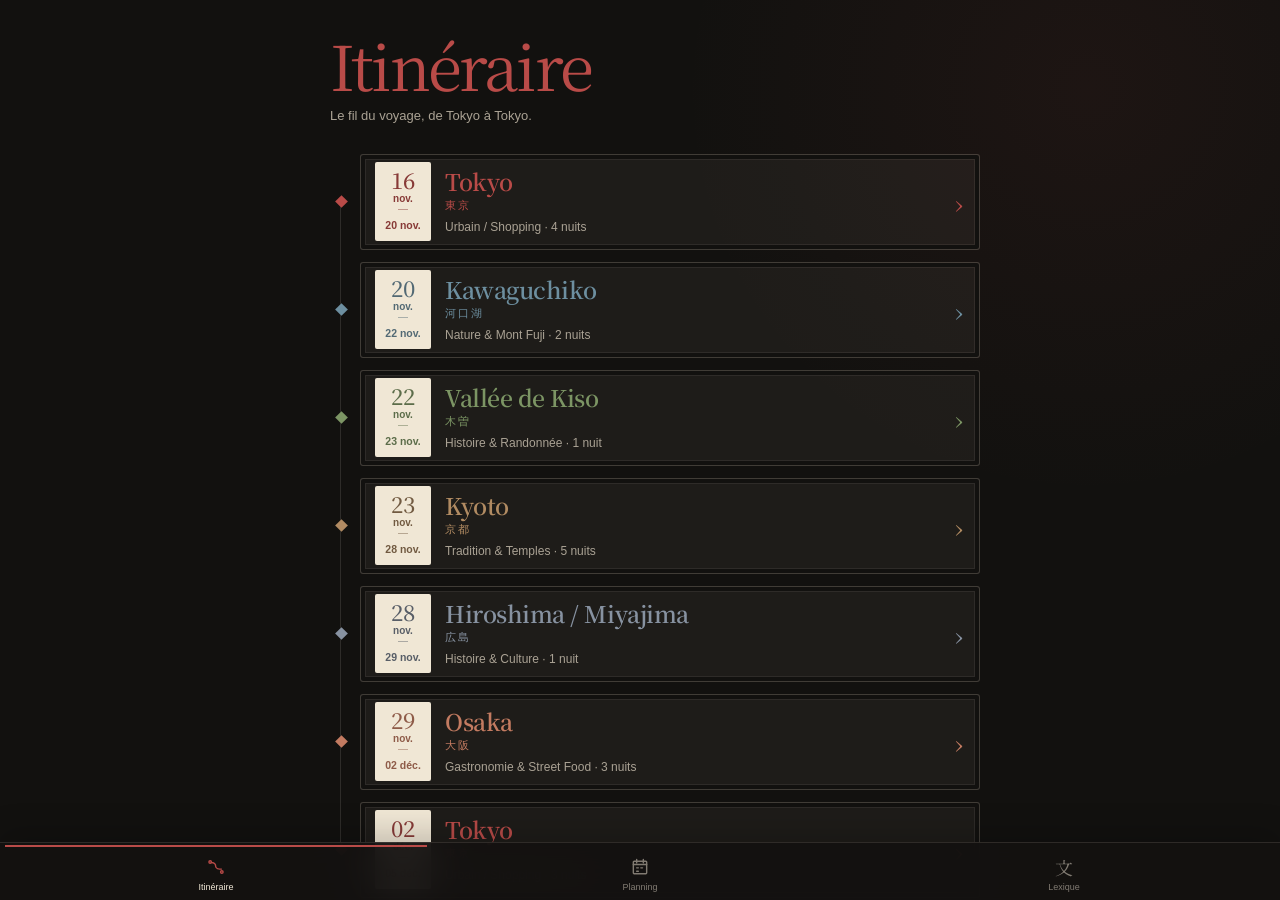
==== commit 17289a6e: "Refactor index.html for accessibility improvements Removed eyebrow sections and replaced h1 in Plann" ====
--- a/index.html
+++ b/index.html
@@ -27,7 +27,6 @@
     <section class="top-page" id="page-itinerary" data-page="itinerary">
       <div class="page-scroll">
         <div class="content-wrapper">
-          <div class="eyebrow">JAPON 2026 · VOYAGE</div>
           <h1>Itinéraire</h1>
           <p class="subtitle">Le fil du voyage, de Tokyo à Tokyo.</p>
           <div class="journey-line" id="timeline-list"></div>
@@ -56,8 +55,7 @@
     <section class="top-page" id="page-planning" data-page="planning">
       <div class="page-scroll">
         <div class="content-wrapper">
-          <div class="eyebrow">JAPON 2026 · PROGRAMME</div>
-          <h1>Planning</h1>
+          <h1 class="sr-only">Planning</h1>
           <div class="planning-head" id="planning-head"></div>
           <div class="day-strip" id="day-strip"></div>
           <div id="planning-container"></div>
@@ -143,38 +141,5 @@
     if ("serviceWorker" in navigator)
       navigator.serviceWorker.register("./sw.js").catch(console.error);
   </script>
-  <script>
-    document.addEventListener('DOMContentLoaded', () => {
-      const shell = document.getElementById('app-shell'),
-            pages = [...document.querySelector
-All('.top-page')],
-            nav = [...document.querySelectorAll('.nav-item')];
-      let raf = 0;
-      const sync = () => {
-        raf = 0;
-        if (!shell) return;
-        const center = shell.scrollLeft + shell.clientWidth / 2;
-        let active = pages[0], distance = Infinity;
-        pages.forEach(p => {
-          const d = Math.abs((p.offsetLeft + p.offsetWidth / 2) - center);
-          if (d < distance) { distance = d; active = p }
-        });
-        nav.forEach(n => n.classList.toggle('active', n.dataset.page === active.dataset.page));
-        document.body.dataset.theme = active.dataset.page === 'city-detail' ? document.body.dataset.theme : (() => {
-          const n = (document.querySelector('#planning-head .planning-location')?.textContent || '').trim().toLowerCase();
-          if (n.includes('kawaguchiko')) return 'kawaguchiko';
-          if (n.includes('kiso')) return 'kiso';
-          if (n.includes('kyoto')) return 'kyoto';
-          if (n.includes('hiroshima')) return 'hiroshima';
-          if (n.includes('osaka')) return 'osaka';
-          return 'tokyo';
-        })();
-      };
-      shell?.addEventListener('scroll', () => { if (!raf) raf = requestAnimationFrame(sync) }, { passive: true });
-      window.addEventListener('resize', sync, { passive: true });
-      setTimeout(sync, 50);
-      setTimeout(sync, 400);
-    });
-  </script>
 </body>
 </html>
--- a/style.css
+++ b/style.css
@@ -2,32 +2,36 @@
 * { box-sizing: border-box; -webkit-tap-highlight-color: transparent }
 :root {
   --ink: #12110f;
-  --cream: #f6f0e4;
   --muted: #aaa294;
-  --line: rgba(246, 240, 228, 0.13);
+  --line: rgba(240, 231, 213, 0.13);
+  --card-border: rgba(240, 231, 213, 0.16);
   --paper: #f0e7d5;
-  --tokyo: #b94b48;
-  --kawaguchiko: #6d8fa0;
-  --kiso: #7c9564;
-  --kyoto: #b18b62;
-  --hiroshima: #8792a1;
-  --osaka: #c37b61;
+  --ink-paper: #5c564d;
+  --tokyo: #b94b48; --tokyo-dark: #873a37;
+  --kawaguchiko: #6d8fa0; --kawaguchiko-dark: #526974;
+  --kiso: #7c9564; --kiso-dark: #5c6d4a;
+  --kyoto: #b18b62; --kyoto-dark: #715a41;
+  --hiroshima: #8792a1; --hiroshima-dark: #585e67;
+  --osaka: #c37b61; --osaka-dark: #8e5b48;
+  --train: #1f55c4; --shinkansen: #0b2f6b; --bus: #9b2f7f; --car: #b3402a; --ferry: #006a7c; --walk: #4a443c;
+  --suica: #1f6b4a; --jrpass: #5b3aa0; --especes: #8a4b00;
   --theme-main: var(--tokyo);
-}
-
-body[data-theme=tokyo] { --theme-main: var(--tokyo); }
-body[data-theme=kawaguchiko] { --theme-main: var(--kawaguchiko); }
-body[data-theme=kiso] { --theme-main: var(--kiso); }
-body[data-theme=kyoto] { --theme-main: var(--kyoto); }
-body[data-theme=hiroshima] { --theme-main: var(--hiroshima); }
-body[data-theme=osaka] { --theme-main: var(--osaka); }
+  --theme-dark: var(--tokyo-dark);
+}
+
+body[data-theme=tokyo] { --theme-main: var(--tokyo); --theme-dark: var(--tokyo-dark); }
+body[data-theme=kawaguchiko] { --theme-main: var(--kawaguchiko); --theme-dark: var(--kawaguchiko-dark); }
+body[data-theme=kiso] { --theme-main: var(--kiso); --theme-dark: var(--kiso-dark); }
+body[data-theme=kyoto] { --theme-main: var(--kyoto); --theme-dark: var(--kyoto-dark); }
+body[data-theme=hiroshima] { --theme-main: var(--hiroshima); --theme-dark: var(--hiroshima-dark); }
+body[data-theme=osaka] { --theme-main: var(--osaka); --theme-dark: var(--osaka-dark); }
 
 html, body {
   width: 100%;
   height: 100%;
   margin: 0;
   background: var(--ink);
-  color: var(--cream);
+  color: var(--paper);
   font-family: -apple-system, BlinkMacSystemFont, "Segoe UI", sans-serif;
   -webkit-font-smoothing: antialiased;
 }
@@ -77,7 +81,14 @@
   margin-bottom: 12px;
 }
 
-h1, h2, .journey-city, .ticket-city, .place-name, .lex-fr, .editorial-block h2, .planning-head h2, .choice-sheet h2, .schedule-title {
+h1,
+h2,
+.journey-city,
+.place-name,
+.lex-fr,
+.editorial-block h2,
+.planning-head h2,
+.choice-sheet h2 {
   font-family: "Noto Serif JP", serif;
   font-weight: 400;
 }
@@ -98,93 +109,110 @@
 
 .hidden { display: none !important; }
 
-/* Itinéraire */
+/* Itinéraire — cartes séjour */
 .journey-line { position: relative; margin-top: 28px; }
 .journey-line:before {
   content: "";
   position: absolute;
   left: 10px;
-  top: 17px;
-  bottom: 20px;
+  top: 48px;
+  bottom: 48px;
   width: 1px;
-  background: linear-gradient(var(--theme-main), rgba(255, 255, 255, 0.08));
+  background: var(--line);
 }
 .journey-stop {
   position: relative;
   width: 100%;
-  display: block;
+  display: flex;
+  align-items: center;
+  gap: 14px;
+  min-height: 96px;
   text-align: left;
-  background: none;
-  border: 0;
-  border-bottom: 1px solid var(--line);
-  padding: 18px 34px 22px;
-  min-height: 120px;
-}
-.journey-stop:first-child { padding-top: 8px; }
+  background: rgba(240, 231, 213, 0.05);
+  border: 1px solid var(--card-border);
+  border-radius: 3px;
+  box-shadow: inset 0 0 0 4px var(--ink), inset 0 0 0 5px rgba(240, 231, 213, 0.08);
+  padding: 0 44px 0 14px;
+  margin: 0 0 12px 30px;
+}
 .journey-rail {
   position: absolute;
-  left: 6px;
-  top: 24px;
+  left: -24px;
+  top: 50%;
   width: 9px;
   height: 9px;
-  border: 1px solid;
-  background: var(--ink);
+  margin-top: -4.5px;
+  background: var(--city);
   transform: rotate(45deg);
 }
-.journey-date {
-  display: block;
-  color: var(--muted);
+.journey-stamp {
+  flex: none;
+  width: 56px;
+  padding: 7px 0 8px;
+  text-align: center;
+  background: var(--paper);
+  color: var(--city-dark);
+  border-radius: 2px;
+}
+.journey-stamp b { display: block; font: 500 22px/1 "Noto Serif JP", serif; }
+.journey-stamp i { display: block; margin-top: 2px; font-size: 10px; font-style: normal; font-weight: 600; }
+.journey-stamp u { display: block; width: 10px; height: 1px; margin: 5px auto; background: currentColor; opacity: 0.45; }
+.journey-stamp em { font-size: 10.5px; font-style: normal; font-weight: 700; }
+.journey-body { flex: 1; min-width: 0; }
+.journey-city {
+  display: block;
+  color: var(--city);
+  font-size: 23px;
+  font-weight: 600;
+  letter-spacing: -0.02em;
+  line-height: 1.1;
+}
+.journey-jp {
+  display: block;
+  color: var(--city);
   font-size: 11px;
-  letter-spacing: 0.08em;
-  text-transform: uppercase;
-  margin-bottom: 8px;
-}
-.journey-city {
-  display: block;
-  font-size: 29px;
-  line-height: 1.08;
-}
-.journey-jp {
-  display: block;
-  color: var(--theme-main);
+  letter-spacing: 0.2em;
+  margin-top: 3px;
+}
+.journey-vibe {
+  display: block;
+  color: var(--muted);
   font-size: 12px;
-  letter-spacing: 0.2em;
-  margin-top: 5px;
-}
-.journey-vibe {
-  display: block;
-  color: var(--muted);
-  font-size: 11px;
-  margin-top: 12px;
+  margin-top: 7px;
 }
 .journey-arrow {
-  font-family: "Noto Serif JP", serif;
-  color: var(--theme-main);
-  font-size: 25px;
-  position: absolute;
-  right: 2px;
+  position: absolute;
+  right: 16px;
   top: 50%;
   transform: translateY(-50%);
-}
-
-/* Planning */
-.planning-head {
-  margin: 28px 0 18px;
-  padding-left: 14px;
-  border-left: 2px solid var(--theme-main);
-}
-.planning-location {
-  font-size: 10px;
-  text-transform: uppercase;
-  letter-spacing: 0.16em;
+  color: var(--city);
+  font-family: "Noto Serif JP", serif;
+  font-size: 24px;
+}
+
+/* Planning — en-tête design unifié : grand titre ville + kana + sous-titre */
+.planning-head { margin: 26px 0 18px; padding: 0; border: 0; }
+.planning-title-row { display: flex; align-items: baseline; gap: 12px; }
+.planning-head h2 {
+  font-family: "Noto Serif JP", serif;
+  font-size: 46px;
+  font-weight: 600;
+  letter-spacing: -0.04em;
+  margin: 0;
+  line-height: 1;
   color: var(--theme-main);
-  font-weight: 800;
-}
-.planning-head h2 { font-size: 32px; margin: 4px 0; }
-.planning-head p {
-  margin: 0;
-  color: var(--muted);
-  font-size: 13px;
+}
+.planning-kana {
+  font-size: 15px;
+  letter-spacing: 0.2em;
+  color: var(--theme-main);
+}
+.planning-subtitle {
+  font-size: 16px;
+  font-weight: 500;
+  opacity: 0.82;
+  margin: 8px 0 22px;
+  color: var(--paper);
 }
 
 .day-strip {
@@ -197,96 +225,34 @@
 }
 .day-strip::-webkit-scrollbar { display: none; }
 .day-choice {
-  min-width: 55px;
-  padding: 8px 5px 10px;
+  flex: none;
+  min-width: 54px;
+  padding: 8px 0 10px;
   background: transparent;
-  border: 1px solid transparent;
-  color: var(--muted);
+  border: 1px solid color-mix(in srgb, var(--theme-main) 33%, transparent);
+  border-radius: 2px;
+  color: var(--theme-main);
   text-align: center;
 }
 .day-choice span {
   display: block;
-  font-size: 9px;
-  text-transform: uppercase;
-  letter-spacing: 0.08em;
+  font-size: 10px;
+  font-weight: 800;
+  letter-spacing: 0.02em;
 }
 .day-choice strong {
   display: block;
-  font: 400 20px "Noto Serif JP", serif;
+  font-size: 20px;
+  font-weight: 800;
   margin-top: 2px;
+  letter-spacing: -0.02em;
 }
 .day-choice.active {
   background: var(--paper);
-  color: var(--ink);
+  color: var(--theme-dark);
   border-color: var(--paper);
 }
 
-.planning-slot { position: relative; margin-bottom: 22px; }
-.slot-label {
-  position: absolute;
-  left: 0;
-  top: 8px;
-  width: 48px;
-  color: var(--muted);
-  font-size: 9px;
-  letter-spacing: 0.11em;
-  text-transform: uppercase;
-  line-height: 1.25;
-}
-.slot-line {
-  margin-left: 68px;
-  border-left: 1px solid rgba(246, 240, 228, 0.16);
-  padding-left: 17px;
-}
-
-.schedule-card { border-bottom: 1px solid var(--line); }
-.schedule-summary {
-  width: 100%;
-  display: grid;
-  grid-template-columns: 52px 1fr 20px;
-  gap: 10px;
-  align-items: center;
-  background: none;
-  border: 0;
-  text-align: left;
-  padding: 13px 0;
-}
-.schedule-summary.no-time { grid-template-columns: 1fr 20px; }
-.schedule-time {
-  font-size: 10px;
-  color: var(--muted);
-  white-space: nowrap;
-}
-.schedule-title {
-  font-size: 18px;
-  line-height: 1.2;
-}
-.schedule-chevron { transition: transform 0.2s; }
-.schedule-card.open .schedule-chevron { transform: rotate(90deg); }
-
-/* MODIFICATION 1 : Masquer les chevrons dans le Planning */
-#page-planning .schedule-chevron { display: none; }
-
-.schedule-details {
-  display: grid;
-  grid-template-columns: 1fr auto;
-  gap: 12px;
-  max-height: 0;
-  overflow: hidden;
-  opacity: 0;
-  transition: max-height 0.3s ease, opacity 0.2s ease, padding 0.3s ease;
-  padding: 0;
-}
-.schedule-card.open .schedule-details {
-  max-height: 500px;
-  opacity: 1;
-  padding: 0 0 15px;
-}
-.schedule-detail-text {
-  font-size: 12px;
-  color: #c7c0b5;
-  line-height: 1.6;
-}
 .poi-list {
   grid-column: 1 / -1;
   display: flex;
@@ -295,167 +261,16 @@
   margin-top: 3px;
 }
 .poi-link {
-  border: 1px solid rgba(246, 240, 228, 0.15);
+  border: 1px solid rgba(240, 231, 213, 0.15);
   background: rgba(255, 255, 255, 0.025);
   padding: 7px 9px;
   font-size: 10px;
-  color: var(--cream);
+  color: var(--paper);
   text-align: left;
 }
 .poi-link span { color: var(--theme-main); }
-.schedule-map-row { grid-column: 2; align-self: center; }
-.schedule-map {
-  border: 1px solid var(--theme-main);
-  background: transparent;
-  color: var(--theme-main);
-  padding: 9px 11px;
-  font-size: 9px;
-  letter-spacing: 0.1em;
-  text-transform: uppercase;
-  white-space: nowrap;
-}
-.schedule-connector {
-  display: grid;
-  grid-template-columns: 16px minmax(0, 1fr) auto auto;
-  column-gap: 9px;
-  align-items: center;
-  min-height: 54px;
-  position: relative;
-}
-.connector-line {
-  height: 34px;
-  border-left: 1px solid var(--transport-color);
-  margin-left: 7px;
-  position: relative;
-}
-.connector-line:after {
-  content: "";
-  position: absolute;
-  bottom: -1px;
-  left: -4px;
-  width: 7px;
-  height: 7px;
-  border-right: 1px solid var(--transport-color);
-  border-bottom: 1px solid var(--transport-color);
-  transform: rotate(45deg);
-}
-.connector-symbol { display: none; }
-.connector-mode {
-  min-width: 0;
-  color: var(--transport-color);
-  font-size: 10px;
-  letter-spacing: 0.13em;
-  text-transform: uppercase;
-  font-weight: 800;
-  line-height: 1.35;
-  overflow-wrap: anywhere;
-}
-.connector-duration {
-  color: var(--cream);
-  font-size: 10px;
-  text-align: right;
-  white-space: nowrap;
-}
-.connector-payment {
-  font-size: 10px;
-  font-weight: 700;
-  letter-spacing: 0.04em;
-  white-space: nowrap;
-}
-.empty-day {
-  padding: 25px 0;
-  border-top: 1px solid var(--line);
-  border-bottom: 1px solid var(--line);
-  color: var(--muted);
-}
 
 /* Villes (détail) */
-.city-tickets {
-  display: flex;
-  flex-direction: column;
-  gap: 14px;
-  margin-top: 28px;
-}
-.city-ticket {
-  position: relative;
-  width: 100%;
-  min-height: 158px;
-  padding: 20px 25px;
-  background: #f0e7d5;
-  color: var(--ink);
-  border: 0;
-  text-align: left;
-  overflow: hidden;
-  box-shadow: 0 12px 28px rgba(0, 0, 0, 0.18);
-}
-.city-ticket:before {
-  content: "";
-  position: absolute;
-  inset: 9px;
-  border: 1px solid rgba(18, 17, 15, 0.22);
-}
-.city-ticket:after {
-  content: "";
-  position: absolute;
-  right: 22px;
-  top: 0;
-  bottom: 0;
-  border-left: 1px dashed color-mix(in srgb, var(--ticket-city) 65%, rgba(18, 17, 15, 0.25));
-}
-.ticket-notch {
-  position: absolute;
-  width: 14px;
-  height: 14px;
-  border-radius: 50%;
-  background: var(--ink);
-  z-index: 2;
-}
-.ticket-notch-left {
-  left: -7px;
-  top: 50%;
-  transform: translateY(-50%);
-}
-.ticket-notch-right {
-  right: -7px;
-  top: 50%;
-  transform: translateY(-50%);
-}
-.ticket-route {
-  display: block;
-  font-size: 8px;
-  font-weight: 800;
-  letter-spacing: 0.18em;
-  opacity: 0.58;
-}
-.ticket-city {
-  display: block;
-  font-size: 33px;
-  margin-top: 18px;
-  max-width: 75%;
-  color: var(--ticket-city);
-}
-.ticket-jp {
-  display: block;
-  font-size: 13px;
-  letter-spacing: 0.28em;
-  margin-top: 2px;
-  color: var(--ticket-city);
-}
-.ticket-dates {
-  display: block;
-  font-size: 11px;
-  font-weight: 700;
-  margin-top: 16px;
-  letter-spacing: 0.04em;
-}
-.ticket-mark {
-  position: absolute;
-  right: 43px;
-  top: 50%;
-  transform: translateY(-50%);
-  font: 300 30px "Noto Serif JP", serif;
-  color: var(--ticket-city);
-}
 
 .back-link {
   display: inline-flex;
@@ -474,7 +289,12 @@
   padding-bottom: 24px;
   margin-bottom: 26px;
 }
-.city-hero h1 { font-size: clamp(44px, 13vw, 70px); }
+.city-hero h1 {
+  font-size: clamp(44px, 13vw, 70px);
+  color: var(--theme-main);
+  font-weight: 600;
+  letter-spacing: -0.04em;
+}
 .city-jp {
   font-size: 16px;
   letter-spacing: 0.3em;
@@ -483,13 +303,33 @@
 }
 .city-hero .subtitle { margin-bottom: 0; }
 .city-block { margin: 0 0 28px; }
-.section-kicker {
-  font-size: 10px;
-  letter-spacing: 0.18em;
-  text-transform: uppercase;
+/* sections repliables — bouton contour couleur ville, style chips unifié */
+.section-toggle {
+  width: 100%;
+  display: flex;
+  justify-content: space-between;
+  align-items: center;
+  gap: 12px;
+  background: none;
+  border: 1px solid color-mix(in srgb, var(--theme-main) 33%, transparent);
   color: var(--theme-main);
-  font-weight: 800;
-  margin: 0 0 8px;
+  border-radius: 2px;
+  padding: 12px 14px;
+  font-size: 13px;
+  font-weight: 700;
+  letter-spacing: 0.02em;
+  text-align: left;
+  margin-bottom: 14px;
+}
+.section-toggle-mark {
+  font-family: "Noto Serif JP", serif;
+  font-size: 16px;
+  transition: transform 0.2s;
+}
+.place-indicator {
+  flex: 0 0 auto;
+  color: var(--muted);
+  font-size: 18px;
 }
 .area-heading {
   font: 400 24px "Noto Serif JP", serif;
@@ -555,7 +395,7 @@
   border: 0;
   border-bottom: 1px solid var(--line);
   background: transparent;
-  color: var(--cream);
+  color: var(--paper);
   padding: 11px 0;
   font-size: 15px;
   outline: none;
@@ -606,48 +446,8 @@
   text-transform: uppercase;
 }
 .editorial-block h2 { font-size: 27px; margin: 7px 0 18px; }
-.converter-box { display: flex; align-items: end; gap: 10px; }
-.input-group { flex: 1; }
-.input-group label {
-  display: block;
-  color: var(--muted);
-  font-size: 9px;
-  letter-spacing: 0.12em;
-  margin-bottom: 6px;
-}
-.input-group input {
-  width: 100%;
-  background: rgba(255, 255, 255, 0.04);
-  border: 1px solid var(--line);
-  color: var(--cream);
-  padding: 12px;
-  font-size: 16px;
-}
-.converter-arrow {
-  color: var(--theme-main);
-  font-size: 18px;
-  padding-bottom: 10px;
-}
-.rate-info {
-  font-size: 10px;
-  color: var(--muted);
-  margin: 10px 0;
-}
-.emergency-list { border-top: 1px solid var(--line); }
-.emergency-item {
-  display: flex;
-  justify-content: space-between;
-  padding: 14px 0;
-  border-bottom: 1px solid var(--line);
-  text-decoration: none;
-  color: var(--cream);
-  font-size: 13px;
-}
-.emergency-item strong {
-  font: 400 18px "Noto Serif JP", serif;
-  color: var(--theme-main);
-}
-.map-setting {
+.map-setting 
+{
   width: 100%;
   display: flex;
   justify-content: space-between;
@@ -656,11 +456,11 @@
   border-bottom: 1px solid var(--line);
   background: none;
   padding: 14px 0;
-  color: var(--cream);
+  color: var(--paper);
   text-align: left;
 }
 
-/* MODIFICATION 2 : Barre de navigation à 4 onglets + bordure colorée */
+/* Barre de navigation + bordure colorée */
 .bottom-nav {
   position: fixed;
   z-index: 100;
@@ -672,11 +472,11 @@
   height: calc(58px + env(safe-area-inset-bottom));
   padding: 4px 5px env(safe-area-inset-bottom);
   display: grid;
-  grid-template-columns: repeat(4, 1fr);
+  grid-template-columns: repeat(3, 1fr);
   gap: 2px;
   background: rgba(20, 18, 16, 0.94);
   border: 0;
-  border-top: 1px solid rgba(246, 240, 228, 0.12);
+  border-top: 1px solid rgba(240, 231, 213, 0.12);
   border-radius: 0;
   backdrop-filter: blur(18px);
   -webkit-backdrop-filter: blur(18px);
@@ -717,7 +517,7 @@
 }
 
 .nav-item.active {
-  color: var(--cream);
+  color: var(--paper);
   border-top: 2px solid var(--theme-main);
   margin-top: -2px;
 }
@@ -782,12 +582,6 @@
 
 /* Responsive */
 @media (max-width: 699px) {
-  .schedule-connector {
-    grid-template-columns: 16px minmax(0, 1fr) auto auto;
-    column-gap: 7px;
-  }
-  .connector-mode { font-size: 9px; letter-spacing: 0.1em; }
-  .connector-duration, .connector-payment { font-size: 9px; }
   .bottom-nav {
     position: fixed;
     left: 0;
@@ -805,10 +599,219 @@
 @media (min-width: 700px) {
   .page-scroll { padding-left: 32px; padding-right: 32px; }
   .bottom-nav { bottom: 0; }
-  .city-ticket { min-height: 170px; }
 }
 
 /* iOS Home Screen / standalone viewport correction */
 @media all and (display-mode: standalone) {
   .app-shell, .top-page { height: 100vh; }
 }
+
+/* ===== Planning : flux chronologique — design unifié encre/papier ===== */
+#planning-container {
+  position: relative;
+  padding: 4px 18px 10px 70px;
+}
+/* ligne verticale de la timeline */
+#planning-container::before {
+  content: "";
+  position: absolute;
+  left: 60px;
+  top: 10px;
+  bottom: 14px;
+  width: 1px;
+  background: var(--line);
+}
+.flow-step { position: relative; margin-bottom: 12px; }
+/* pastille d'heure : exacte = fond couleur foncée de la ville ; ~ = texte papier simple */
+.flow-time {
+  position: absolute;
+  left: -70px;
+  top: 0;
+  width: 46px;
+  text-align: center;
+  font-size: 13px;
+  font-weight: 600;
+  color: var(--paper);
+  padding: 4px 0;
+  font-variant-numeric: tabular-nums;
+  white-space: nowrap;
+}
+.flow-time.exact {
+  color: var(--paper);
+  background: var(--theme-dark);
+  font-weight: 800;
+  border-radius: 2px;
+}
+/* carte : boîte encadrée, double filet intérieur */
+.flow-card {
+  position: relative;
+  display: block;
+  width: 100%;
+  text-align: left;
+  background: rgba(240, 231, 213, 0.05);
+  border: 1px solid var(--card-border);
+  border-radius: 3px;
+  box-shadow: inset 0 0 0 4px var(--ink), inset 0 0 0 5px rgba(240, 231, 213, 0.08);
+  padding: 13px 34px 13px 16px;
+}
+.flow-card.clickable { cursor: pointer; -webkit-tap-highlight-color: transparent; transition: border-color 0.15s ease, background 0.15s ease, transform 0.1s ease; }
+.flow-card.clickable:active {
+  transform: scale(0.97);
+  border-color: var(--theme-main);
+  background: linear-gradient(0deg, color-mix(in srgb, var(--theme-main) 10%, transparent), color-mix(in srgb, var(--paper) 4%, transparent));
+}
+.flow-card.no-place { background: transparent; border-style: dashed; box-shadow: none; }
+.flow-card.no-place .flow-label { font-weight: 500; }
+.flow-label { display: block; font-size: 15px; font-weight: 600; line-height: 1.3; }
+.flow-desc { display: block; font-size: 12.5px; color: var(--muted); margin-top: 3px; line-height: 1.45; }
+.flow-open {
+  position: absolute;
+  top: 12px;
+  right: 14px;
+  font-size: 13px;
+  font-weight: 600;
+  line-height: 1;
+  color: var(--muted);
+  opacity: 0.55;
+  transition: opacity 0.15s ease, color 0.15s ease;
+}
+.flow-card.clickable:active .flow-open { opacity: 1; color: var(--theme-main); }
+.flow-fixed {
+  display: inline-flex;
+  align-items: center;
+  gap: 4px;
+  font-size: 9.5px;
+  font-weight: 800;
+  letter-spacing: 0.08em;
+  text-transform: uppercase;
+  color: var(--paper);
+  background: var(--theme-dark);
+  border-radius: 2px;
+  padding: 3px 8px;
+  margin-bottom: 8px;
+}
+/* réservation : carte papier inversée */
+.flow-step.fixed .flow-card {
+  background: var(--paper);
+  color: var(--ink);
+  border-color: var(--paper);
+  box-shadow: inset 0 0 0 4px var(--paper), inset 0 0 0 5px rgba(18, 17, 15, 0.25);
+}
+.flow-step.fixed .flow-desc { color: var(--ink-paper); }
+.flow-step.fixed .flow-open { color: var(--ink); }
+.flow-card .poi-list { margin-top: 8px; }
+/* ── tickets de transport : papier à poinçons d'encre ── */
+.ticket {
+  --mode: var(--theme-main);
+  position: relative;
+  display: flex;
+  align-items: center;
+  gap: 10px;
+  background: var(--paper);
+  color: var(--ink);
+  border-radius: 3px;
+  padding: 9px 14px;
+  margin: 0 0 12px;
+}
+.ticket:before, .ticket:after {
+  content: "";
+  position: absolute;
+  top: 50%;
+  width: 10px;
+  height: 10px;
+  margin-top: -5px;
+  border-radius: 50%;
+  background: var(--ink);
+}
+.ticket:before { left: -5px; }
+.ticket:after { right: -5px; }
+.tk-mode {
+  flex: none;
+  min-width: 30px;
+  height: 30px;
+  padding: 0 6px;
+  border: 1px solid var(--mode);
+  color: var(--mode);
+  border-radius: 2px;
+  display: flex;
+  align-items: center;
+  justify-content: center;
+  font-size: 11.5px;
+  font-weight: 700;
+}
+.tk-main { flex: 1; min-width: 0; }
+.tk-route {
+  display: block;
+  font-size: 12.5px;
+  font-weight: 700;
+  line-height: 1.3;
+  color: var(--mode);
+  overflow-wrap: anywhere;
+}
+.tk-route .var { color: var(--ink-paper); font-weight: 600; }
+.tk-dur { display: block; font-size: 11.5px; color: var(--ink-paper); margin-top: 1px; }
+.tk-note { display: block; font-size: 11px; color: var(--ink-paper); margin-top: 2px; line-height: 1.4; }
+.tk-pay {
+  flex: none;
+  border-left: 1px dashed rgba(18, 17, 15, 0.35);
+  padding-left: 10px;
+}
+.pay {
+  font-size: 10.5px;
+  font-weight: 700;
+  letter-spacing: 0.04em;
+  background: var(--paper);
+  border: 1px solid;
+  border-radius: 2px;
+  padding: 2px 7px;
+  white-space: nowrap;
+}
+/* trajet "pur" : le ticket EST l'étape, pastille d'heure centrée dessus */
+.flow-step.transit-step { margin-bottom: 0; }
+.flow-step.transit-step .flow-time { top: 12px; }
+
+/* --- quartiers : nom en couleur de la ville + losanges des sous-lieux sur la timeline --- */
+.flow-card.quartier .flow-label { color: var(--theme-main); }
+.flow-step.spot { position: relative; margin: -4px 0 8px; }
+.flow-step.spot::after {
+  content: "";
+  position: absolute;
+  left: -13px;
+  top: 13px;
+  width: 7px;
+  height: 7px;
+  background: var(--theme-main);
+  transform: rotate(45deg);
+  box-shadow: 0 0 0 3px var(--ink);
+}
+.flow-card.spot-card {
+  padding: 9px 34px 9px 14px;
+  background: rgba(240, 231, 213, 0.03);
+  border: 1px solid var(--card-border);
+  border-radius: 3px;
+  box-shadow: none;
+}
+.flow-card.spot-card.no-place { background: transparent; }
+.flow-card.spot-card .flow-label { font-size: 13.5px; font-weight: 500; color: color-mix(in srgb, var(--paper) 88%, transparent); }
+.flow-card.spot-card.no-place .flow-label { font-weight: 400; }
+.flow-card.spot-card .flow-open { top: 9px; right: 12px; font-size: 12px; }
+
+/* couleurs des tickets : une teinte par mode, une par paiement */
+.transport-train { --mode: var(--train); }
+.transport-shinkansen { --mode: var(--shinkansen); }
+.transport-bus { --mode: var(--bus); }
+.transport-car { --mode: var(--car); }
+.transport-ferry { --mode: var(--ferry); }
+.transport-walk { --mode: var(--walk); }
+.pay-suica { color: var(--suica); }
+.pay-jrpass { color: var(--jrpass); }
+.pay-especes { color: var(--especes); }
+
+.sr-only {
+  position: absolute;
+  width: 1px;
+  height: 1px;
+  overflow: hidden;
+  clip: rect(0 0 0 0);
+  white-space: nowrap;
+}
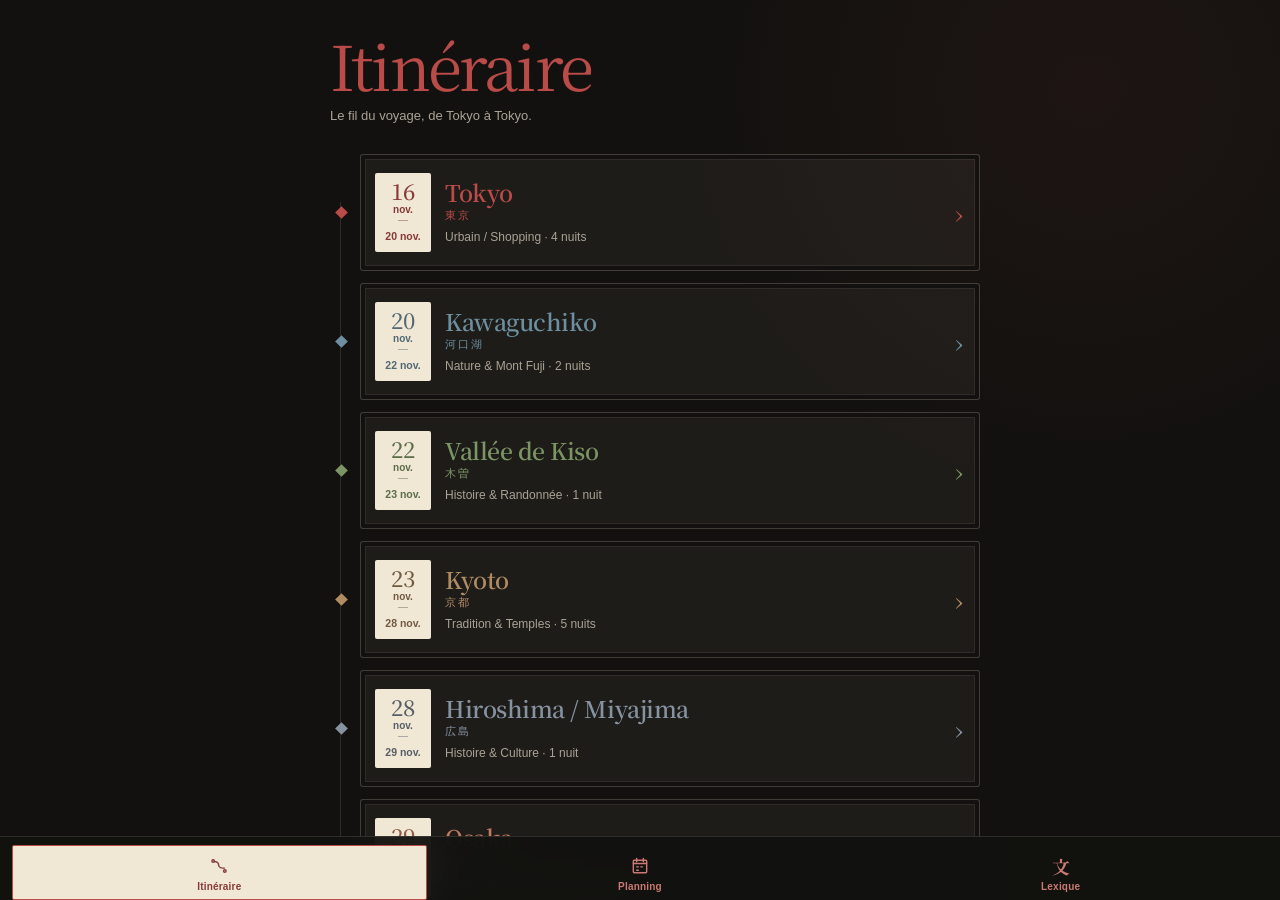
==== commit 98ec11e8: "Update index.html" ====
--- a/index.html
+++ b/index.html
@@ -41,7 +41,6 @@
         <div class="content-wrapper">
           <button class="back-link" id="city-back" type="button"><span>‹</span> Itinéraire</button>
           <div class="city-hero">
-            <div class="eyebrow" id="current-city-vibe"></div>
             <h1 id="current-city-title"></h1>
             <div class="city-jp" id="current-city-jp"></div>
             <p class="subtitle" id="current-city-dates"></p>
@@ -67,7 +66,6 @@
     <section class="top-page" id="page-lexicon" data-page="lexicon">
       <div class="page-scroll">
         <div class="content-wrapper">
-          <div class="eyebrow">JAPON 2026 · PHRASES</div>
           <h1>Lexique</h1>
           <p class="subtitle">Expressions indispensables.</p>
           <div class="search-box">
--- a/style.css
+++ b/style.css
@@ -35,6 +35,7 @@
   font-family: -apple-system, BlinkMacSystemFont, "Segoe UI", sans-serif;
   -webkit-font-smoothing: antialiased;
 }
+html, body { overscroll-behavior: none; }
 body { overflow: hidden; }
 button, input { font: inherit; }
 button { color: inherit; }
@@ -47,6 +48,7 @@
   overflow-y: hidden;
   scroll-snap-type: x mandatory;
   scroll-behavior: smooth;
+  overscroll-behavior: none;
 }
 .app-shell::-webkit-scrollbar { display: none; }
 
@@ -55,13 +57,16 @@
   width: 100vw;
   height: 100dvh;
   scroll-snap-align: start;
+  scroll-snap-stop: always;
   overflow: hidden;
   background: radial-gradient(circle at 85% 10%, color-mix(in srgb, var(--theme-main) 7%, transparent), transparent 30%), var(--ink);
 }
 
 .page-scroll {
   height: 100%;
+  overflow-x: hidden;
   overflow-y: auto;
+  overscroll-behavior-x: none;
   padding: 34px 20px calc(94px + env(safe-area-inset-bottom));
   scrollbar-width: none;
 }
@@ -70,15 +75,6 @@
 .content-wrapper {
   width: min(100%, 620px);
   margin: auto;
-}
-
-.eyebrow {
-  font-size: 10px;
-  letter-spacing: 0.18em;
-  text-transform: uppercase;
-  color: var(--muted);
-  font-weight: 700;
-  margin-bottom: 12px;
 }
 
 h1,
@@ -132,7 +128,7 @@
   border: 1px solid var(--card-border);
   border-radius: 3px;
   box-shadow: inset 0 0 0 4px var(--ink), inset 0 0 0 5px rgba(240, 231, 213, 0.08);
-  padding: 0 44px 0 14px;
+  padding: 18px 44px 18px 14px;
   margin: 0 0 12px 30px;
 }
 .journey-rail {
@@ -147,6 +143,7 @@
 }
 .journey-stamp {
   flex: none;
+  align-self: center;
   width: 56px;
   padding: 7px 0 8px;
   text-align: center;
@@ -460,39 +457,42 @@
   text-align: left;
 }
 
-/* Barre de navigation + bordure colorée */
+/* Barre d'onglets : l'onglet actif est un bloc papier cerclé de la couleur du thème */
 .bottom-nav {
   position: fixed;
   z-index: 100;
   left: 0;
   right: 0;
   bottom: 0;
-  transform: none;
-  width: 100%;
-  height: calc(58px + env(safe-area-inset-bottom));
-  padding: 4px 5px env(safe-area-inset-bottom);
+  height: calc(64px + env(safe-area-inset-bottom));
+  padding: 8px 12px env(safe-area-inset-bottom);
   display: grid;
   grid-template-columns: repeat(3, 1fr);
-  gap: 2px;
-  background: rgba(20, 18, 16, 0.94);
-  border: 0;
-  border-top: 1px solid rgba(240, 231, 213, 0.12);
-  border-radius: 0;
+  gap: 6px;
+  background: rgba(18, 17, 15, 0.94);
+  border-top: 1px solid var(--line);
   backdrop-filter: blur(18px);
   -webkit-backdrop-filter: blur(18px);
-  box-shadow: 0 -10px 30px rgba(0, 0, 0, 0.18);
 }
 
 .nav-item {
-  border: 0;
-  background: transparent;
-  color: #817b72;
   display: flex;
   flex-direction: column;
   align-items: center;
   justify-content: center;
   gap: 3px;
-  font-size: 9px;
+  background: transparent;
+  border: 1px solid transparent;
+  border-radius: 2px;
+  color: color-mix(in srgb, var(--theme-main) 70%, var(--paper));
+  font-size: 10px;
+  font-weight: 700;
+  letter-spacing: 0.02em;
+}
+.nav-item.active {
+  background: var(--paper);
+  border-color: var(--theme-main);
+  color: var(--theme-dark);
 }
 
 .nav-icon {
@@ -516,15 +516,6 @@
   stroke-linejoin: round;
 }
 
-.nav-item.active {
-  color: var(--paper);
-  border-top: 2px solid var(--theme-main);
-  margin-top: -2px;
-}
-.nav-item.active .nav-icon {
-  color: var(--theme-main);
-}
-
 /* Overlay pour le choix des maps */
 .choice-overlay {
   position: fixed;
@@ -581,24 +572,8 @@
 .map-choice:last-child { border-bottom: 1px solid rgba(18, 17, 15, 0.15); }
 
 /* Responsive */
-@media (max-width: 699px) {
-  .bottom-nav {
-    position: fixed;
-    left: 0;
-    right: 0;
-    bottom: 0;
-    width: 100%;
-    max-width: none;
-    min-height: calc(58px + env(safe-area-inset-bottom));
-    padding-bottom: env(safe-area-inset-bottom);
-    padding-left: 5px;
-    padding-right: 5px;
-  }
-}
-
 @media (min-width: 700px) {
   .page-scroll { padding-left: 32px; padding-right: 32px; }
-  .bottom-nav { bottom: 0; }
 }
 
 /* iOS Home Screen / standalone viewport correction */
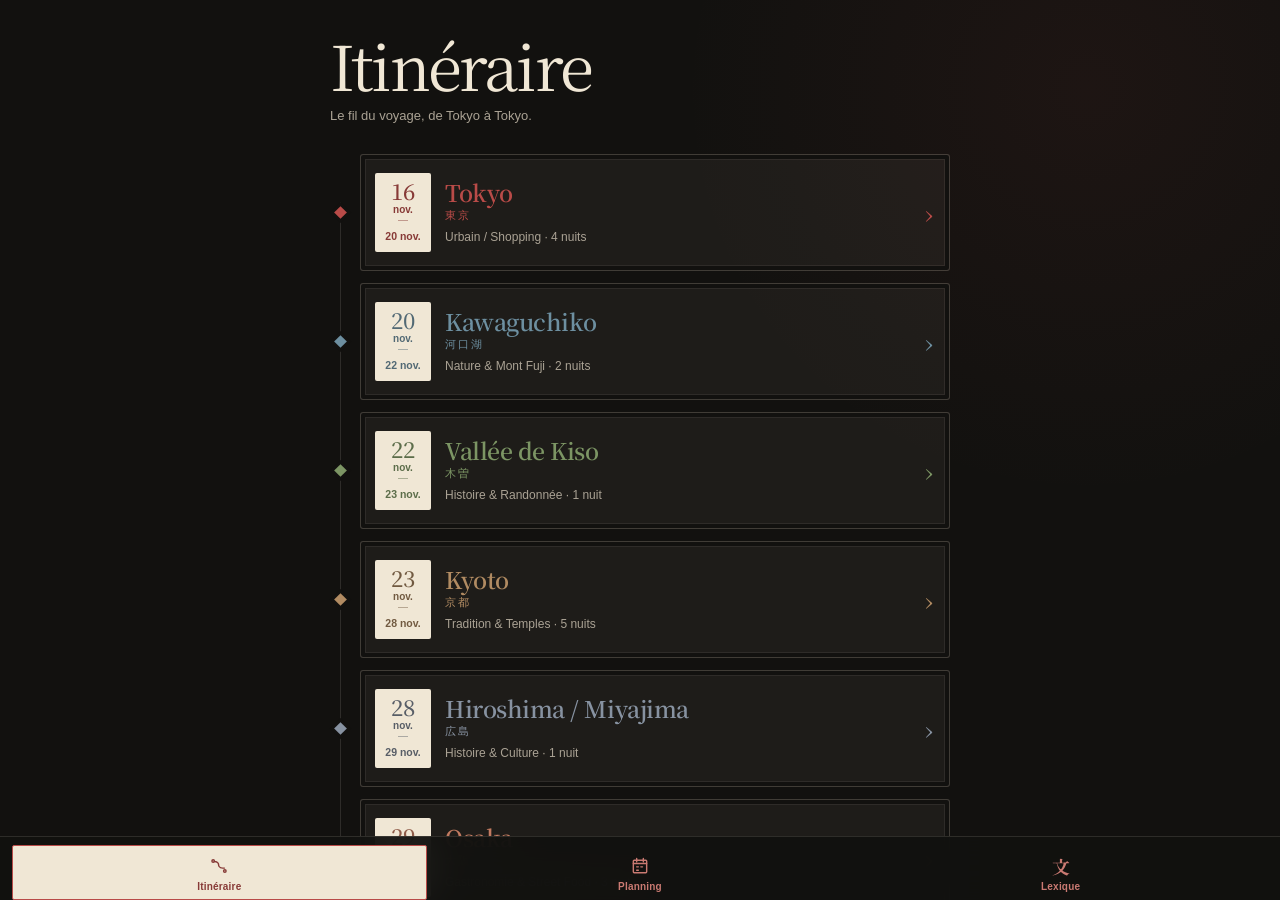
==== commit a75d9b44: "Refactor index.html to clean up styles and structure Removed inline styles and adjusted HTML structu" ====
--- a/index.html
+++ b/index.html
@@ -10,16 +10,6 @@
   <link rel="manifest" href="manifest.json">
   <link rel="apple-touch-icon" href="icon.png">
   <link rel="stylesheet" href="style.css">
-  <style>
-    h1{color:var(--theme-main)}
-    .city-block.collapsed>.city-section-content{display:none}
-    .city-block:not(.collapsed)>.city-section-content{display:block}
-    .section-toggle{width:100%;display:flex;align-items:center;justify-content:space-between;gap:16px;padding:13px 0 12px;border:0;border-top:1px solid var(--line);border-bottom:1px solid var(--line);background:transparent;color:var(--theme-main);text-align:left;font-size:10px;font-weight:800;letter-spacing:.18em;text-transform:uppercase}
-    .section-toggle-mark{font:400 20px "Noto Serif JP",serif;line-height:1;transition:transform .2s;color:var(--theme-main)}
-    .city-block:not(.collapsed)>.section-toggle .section-toggle-mark{transform:rotate(90deg)}
-    .schedule-details{display:grid;grid-template-columns:1fr auto;gap:12px;max-height:none;opacity:1;padding:0 0 15px}
-    .schedule-card.open .schedule-details{max-height:none}
-  </style>
 </head>
 <body data-theme="tokyo">
   <main class="app-shell" id="app-shell">
@@ -32,8 +22,7 @@
           <div class="journey-line" id="timeline-list"></div>
         </div>
       </div>
-    
-</section>
+    </section>
 
     <!-- Page Détail d'une ville (affichée comme une page à part) -->
     <section class="top-page" id="page-city-detail" data-page="city-detail">
@@ -43,7 +32,6 @@
           <div class="city-hero">
             <h1 id="current-city-title"></h1>
             <div class="city-jp" id="current-city-jp"></div>
-            <p class="subtitle" id="current-city-dates"></p>
           </div>
           <div id="city-categories"></div>
         </div>
@@ -66,32 +54,44 @@
     <section class="top-page" id="page-lexicon" data-page="lexicon">
       <div class="page-scroll">
         <div class="content-wrapper">
-          <h1>Lexique</h1>
-          <p class="subtitle">Expressions indispensables.</p>
-          <div class="search-box">
-            <input type="text" id="lexicon-search" placeholder="Rechercher un mot…" autocomplete="off">
-          </div>
-          <div class="paper-list" id="lexicon-container"></div>
-          <div class="editorial-block">
-            <div class="block-label">NAVIGATION</div>
-            <h2>Plans / Maps</h2>
-            <button class="map-setting" id="map-setting" type="button">
-              <span>Choisir l'application par défaut</span>
-              <span>›</span>
-            </button>
-          </div>
-        </div>
-      </div>
-    </section>
+  <div class="lexicon-heading">
+    <h1>Lexique</h1>
+    <p class="subtitle">Expressions indispensables.</p>
+  </div>
 
+  <div class="lexicon-search">
+    <span class="lexicon-search-icon">⌕</span>
+    <input
+      type="text"
+      id="lexicon-search"
+      placeholder="Rechercher un mot…"
+      autocomplete="off"
+    >
+  </div>
+
+  <div class="lexicon-list-heading">
+    <h2>Expressions utiles</h2>
+    <span class="lexicon-count" id="lexicon-count">00 EXPRESSIONS</span>
+  </div>
+
+  <div class="paper-list" id="lexicon-container"></div>
+
+  <div class="editorial-block">
+    <div class="block-label">NAVIGATION</div>
+    <h2>Plans / Maps</h2>
+    <button class="map-setting" id="map-setting" type="button">
+      <span>Choisir l'application par défaut</span>
+      <span>›</span>
+    </button>
+  </div>
+</div>
   </main>
 
   <!-- Barre de navigation avec 3 onglets (répartition égale) -->
   <nav class="bottom-nav" id="bottom-nav" aria-label="Navigation principale">
     <button class="nav-item active" data-page="itinerary" type="button">
       <span class="nav-icon">
-        <svg viewBox=
-"0 0 24 24" aria-hidden="true">
+        <svg viewBox="0 0 24 24" aria-hidden="true">
           <circle cx="5" cy="6" r="1.5"/>
           <circle cx="19" cy="18" r="1.5"/>
           <path d="M6.5 6.5c5 0 5 4 5 4s0 4 5 4h2"/>
--- a/style.css
+++ b/style.css
@@ -80,7 +80,6 @@
 h1,
 h2,
 .journey-city,
-.place-name,
 .lex-fr,
 .editorial-block h2,
 .planning-head h2,
@@ -118,7 +117,7 @@
 }
 .journey-stop {
   position: relative;
-  width: 100%;
+  width: calc(100% - 30px);
   display: flex;
   align-items: center;
   gap: 14px;
@@ -133,13 +132,14 @@
 }
 .journey-rail {
   position: absolute;
-  left: -24px;
+  left: -25px;
   top: 50%;
   width: 9px;
   height: 9px;
   margin-top: -4.5px;
   background: var(--city);
   transform: rotate(45deg);
+  box-shadow: 0 0 0 3px var(--ink);
 }
 .journey-stamp {
   flex: none;
@@ -281,109 +281,134 @@
   margin-bottom: 22px;
 }
 .back-link span { font-size: 25px; color: var(--theme-main); }
+/* ── Page ville : héros planning + tampon papier des dates ── */
 .city-hero {
+  display: grid;
+  grid-template-columns: 1fr auto;
+  column-gap: 12px;
+  align-items: center;
+  margin: 6px 0 22px;
+  padding: 0 0 18px;
   border-bottom: 1px solid var(--line);
-  padding-bottom: 24px;
-  margin-bottom: 26px;
 }
 .city-hero h1 {
-  font-size: clamp(44px, 13vw, 70px);
+  grid-column: 1;
+  grid-row: 1;
+  font-size: 46px;
   color: var(--theme-main);
   font-weight: 600;
   letter-spacing: -0.04em;
+  margin: 0;
+  line-height: 1;
 }
 .city-jp {
-  font-size: 16px;
-  letter-spacing: 0.3em;
+  grid-column: 1;
+  grid-row: 2;
+  font-size: 15px;
+  letter-spacing: 0.2em;
   color: var(--theme-main);
-  margin-top: 7px;
-}
-.city-hero .subtitle { margin-bottom: 0; }
-.city-block { margin: 0 0 28px; }
-/* sections repliables — bouton contour couleur ville, style chips unifié */
-.section-toggle {
+  margin-top: 2px;
+}
+.city-hero .subtitle { display: none; }
+.city-stamp {
+  grid-column: 2;
+  grid-row: 1 / span 2;
+  align-self: center;
+  text-align: center;
+  background: var(--paper);
+  color: var(--theme-dark);
+  border-radius: 2px;
+  padding: 8px 12px 9px;
+}
+.city-stamp b { display: block; font: 500 22px/1 "Noto Serif JP", serif; }
+.city-stamp i { display: block; margin-top: 2px; font-size: 10px; font-style: normal; font-weight: 600; }
+.city-stamp u { display: block; width: 10px; height: 1px; margin: 5px auto; background: currentColor; opacity: 0.45; text-decoration: none; }
+.city-stamp em { font-size: 10.5px; font-style: normal; font-weight: 700; }
+/* ── spécialités culinaires : cartes papier sobres ── */
+.spec-card {
+  background: var(--paper);
+  color: var(--ink);
+  border-radius: 3px;
+  padding: 13px 16px;
+  margin: 0 0 10px;
+}
+.spec-card b { display: block; font-size: 14px; font-weight: 700; color: var(--theme-dark); line-height: 1.3; }
+.spec-card span { display: block; font-size: 11.5px; color: var(--ink-paper); margin-top: 3px; line-height: 1.5; }
+/* ── quartiers : ticket poinçonné qui déplie son contenu ── */
+.ticket.area-ticket {
   width: 100%;
   display: flex;
-  justify-content: space-between;
-  align-items: center;
-  gap: 12px;
-  background: none;
-  border: 1px solid color-mix(in srgb, var(--theme-main) 33%, transparent);
-  color: var(--theme-main);
-  border-radius: 2px;
-  padding: 12px 14px;
+  align-items: center;
+  gap: 10px;
+  border: 0;
+  padding: 11px 16px;
+  margin: 14px 0 12px;
+  text-align: left;
+}
+.area-ticket .tk-name {
+  flex: 1;
   font-size: 13px;
   font-weight: 700;
+  color: var(--theme-dark);
   letter-spacing: 0.02em;
-  text-align: left;
-  margin-bottom: 14px;
-}
-.section-toggle-mark {
-  font-family: "Noto Serif JP", serif;
-  font-size: 16px;
-  transition: transform 0.2s;
-}
-.place-indicator {
-  flex: 0 0 auto;
-  color: var(--muted);
-  font-size: 18px;
-}
-.area-heading {
-  font: 400 24px "Noto Serif JP", serif;
-  padding: 18px 0 9px;
-  border-top: 1px solid var(--line);
-  margin-top: 8px;
-}
+}
+.area-ticket .tk-count {
+  flex: none;
+  border-left: 1px dashed rgba(18, 17, 15, 0.35);
+  padding-left: 10px;
+  font-size: 10.5px;
+  font-weight: 600;
+  color: var(--ink-paper);
+}
+.area-content.collapsed { display: none; }
+/* ── sous-lieux : mini timeline + losanges couleur ville (comme le planning) ── */
 .subcategory-label {
   font-size: 9px;
   letter-spacing: 0.14em;
   text-transform: uppercase;
   color: var(--muted);
-  padding: 10px 0 5px;
-}
-.place-list, .specialty-list { border-top: 1px solid var(--line); }
-.place-row, .specialty-row {
+  padding: 12px 0 6px;
+}
+.spots {
+  position: relative;
+  padding-left: 16px;
+  margin-left: 6px;
+}
+.spots::before {
+  content: "";
+  position: absolute;
+  left: 0;
+  top: 8px;
+  bottom: 14px;
+  width: 1px;
+  background: var(--line);
+}
+.city-sp { position: relative; margin: 0 0 8px; }
+.city-sp::before {
+  content: "";
+  position: absolute;
+  left: -19.5px;
+  top: 12px;
+  width: 7px;
+  height: 7px;
+  background: var(--theme-main);
+  transform: rotate(45deg);
+  box-shadow: 0 0 0 3px var(--ink);
+}
+.sp-card {
   width: 100%;
   display: flex;
   align-items: center;
   justify-content: space-between;
-  gap: 18px;
+  gap: 10px;
   text-align: left;
-  background: none;
-  border: 0;
-  border-bottom: 1px solid var(--line);
-  padding: 12px 0;
-  min-height: 59px;
-}
-.place-row-main {
-  display: flex;
-  flex-direction: column;
-  gap: 4px;
-  min-width: 0;
-}
-.place-name { font-size: 16px; line-height: 1.15; }
-.place-subcategory { font-size: 10px; color: var(--muted); }
-.specialty-row { padding: 14px 0; }
-.specialty-row > span:first-child { display: flex; flex-direction: column; gap: 0; }
-.specialty-row strong { font: 400 17px "Noto Serif JP", serif; }
-.specialty-description {
-  font-size: 11px;
-  color: var(--muted);
-  line-height: 1.55;
-  max-height: 0;
-  overflow: hidden;
-  opacity: 0;
-  transition: max-height 0.25s ease, opacity 0.2s ease, padding 0.25s ease;
-}
-.specialty-row.open .specialty-description {
-  max-height: 180px;
-  opacity: 1;
-  padding-top: 8px;
-}
-.specialty-arrow {
-  transition: transform 0.2s;
-  flex: 0 0 auto;
-}
+  background: rgba(240, 231, 213, 0.03);
+  border: 1px solid var(--card-border);
+  border-radius: 3px;
+  padding: 9px 12px;
+}
+.sp-card .nm { font-size: 13.5px; font-weight: 500; color: color-mix(in srgb, var(--paper) 88%, transparent); }
+.sp-card .ind { flex: none; font-size: 12px; color: var(--muted); }
 
 /* Lexique */
 .search-box { margin: 24px 0 18px; }
@@ -443,8 +468,7 @@
   text-transform: uppercase;
 }
 .editorial-block h2 { font-size: 27px; margin: 7px 0 18px; }
-.map-setting 
-{
+.map-setting {
   width: 100%;
   display: flex;
   justify-content: space-between;
@@ -790,3 +814,118 @@
   clip: rect(0 0 0 0);
   white-space: nowrap;
 }
+/* =========================
+   LEXIQUE — NOUVELLE MISE EN PAGE
+   ========================= */
+
+.lexicon-heading h1 {
+  margin: 0;
+}
+
+.lexicon-heading .subtitle {
+  margin: 11px 0 24px;
+}
+
+.lexicon-search {
+  display: flex;
+  align-items: center;
+  gap: 10px;
+  margin: 22px 0 24px;
+  padding: 11px 0;
+  border: 0;
+  border-bottom: 1px solid var(--line);
+  background: transparent;
+}
+
+.lexicon-search-icon {
+  color: var(--theme-main);
+  font-size: 20px;
+  line-height: 1;
+}
+
+.lexicon-search input {
+  width: 100%;
+  padding: 0;
+  border: 0;
+  outline: 0;
+  background: transparent;
+  color: var(--paper);
+  font-size: 15px;
+}
+
+.lexicon-search input::placeholder {
+  color: var(--muted);
+}
+
+.lexicon-list-heading {
+  display: flex;
+  justify-content: space-between;
+  align-items: baseline;
+  gap: 12px;
+  padding-bottom: 11px;
+  border-bottom: 1px solid var(--line);
+}
+
+.lexicon-list-heading h2 {
+  margin: 0;
+  font-family: "Noto Serif JP", Georgia, serif;
+  font-size: 20px;
+  font-weight: 500;
+}
+
+.lexicon-count {
+  color: var(--muted);
+  font-size: 10px;
+  letter-spacing: 0.08em;
+  white-space: nowrap;
+}
+
+.paper-list {
+  border-top: 0;
+}
+
+.lexicon-row {
+  display: flex;
+  justify-content: space-between;
+  align-items: center;
+  gap: 20px;
+  padding: 15px 0;
+  border-bottom: 1px solid var(--line);
+}
+
+.lex-fr {
+  display: block;
+  font-family: "Noto Serif JP", Georgia, serif;
+  font-size: 17px;
+  font-weight: 400;
+}
+
+.lex-cat {
+  display: block;
+  margin-top: 5px;
+  color: var(--muted);
+  font-size: 9px;
+  text-transform: uppercase;
+  letter-spacing: 0.12em;
+}
+
+.lex-jp {
+  color: var(--theme-main);
+  font-size: 17px;
+  font-weight: 600;
+  text-align: right;
+}
+
+.lex-romaji {
+  display: block;
+  margin-top: 4px;
+  color: var(--muted);
+  font-family: -apple-system, BlinkMacSystemFont, "Segoe UI", sans-serif;
+  font-size: 11px;
+  font-weight: 500;
+  letter-spacing: 0.02em;
+}
+
+.lexicon-row[hidden] {
+  display: none;
+}
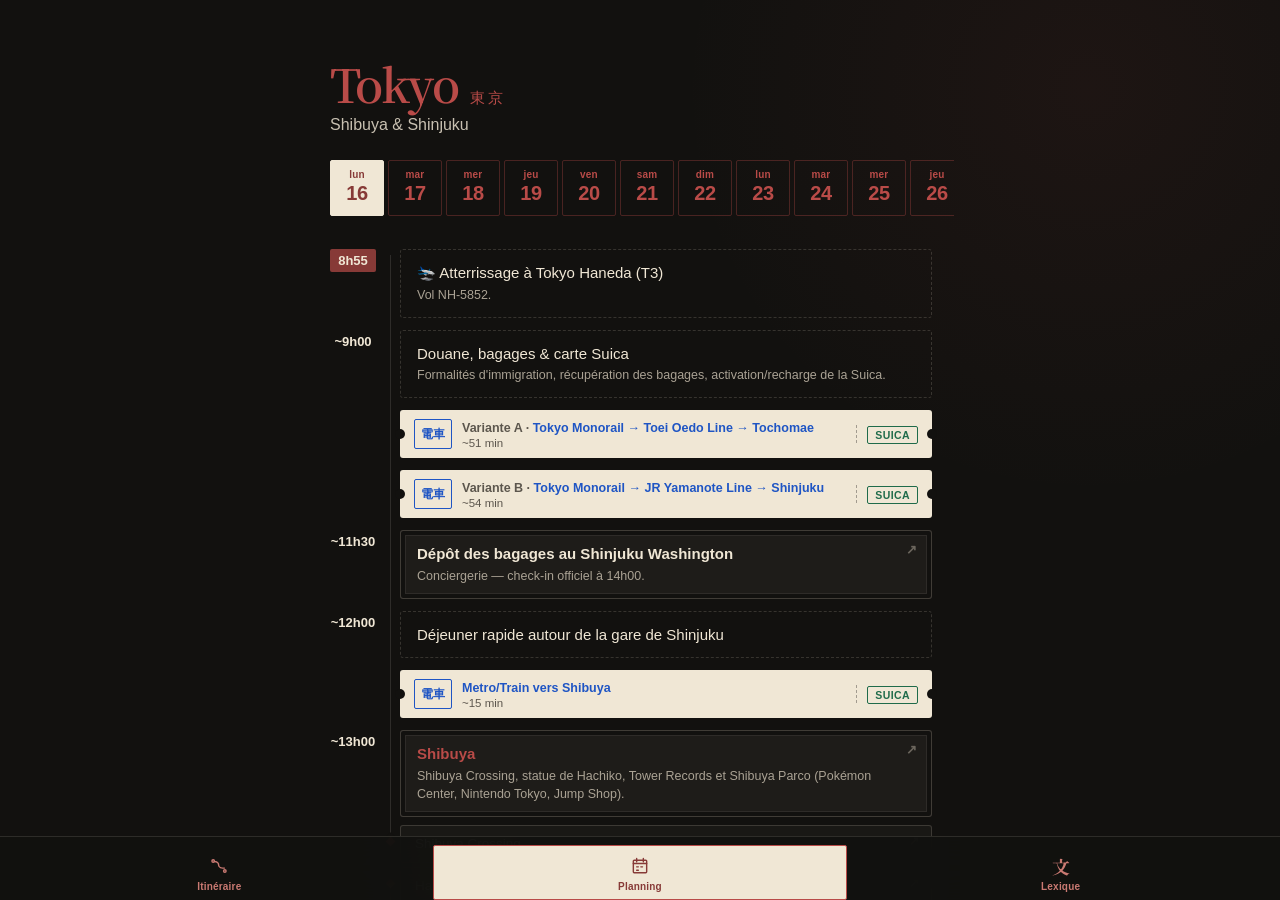
==== commit ad139bbd: "Update index.html" ====
--- a/index.html
+++ b/index.html
@@ -3,7 +3,7 @@
 <head>
   <meta charset="UTF-8">
   <meta name="viewport" content="width=device-width, initial-scale=1.0, maximum-scale=1.0, user-scalable=no, viewport-fit=cover">
-  <meta name="theme-color" content="#11100E">
+  <meta name="theme-color" content="#12110f">
   <title>Japon 2026</title>
   <meta name="apple-mobile-web-app-capable" content="yes">
   <meta name="apple-mobile-web-app-status-bar-style" content="black-translucent">
@@ -25,7 +25,7 @@
     </section>
 
     <!-- Page Détail d'une ville (affichée comme une page à part) -->
-    <section class="top-page" id="page-city-detail" data-page="city-detail">
+    <section class="top-page hidden" id="page-city-detail" data-page="city-detail">
       <div class="page-scroll">
         <div class="content-wrapper">
           <button class="back-link" id="city-back" type="button"><span>‹</span> Itinéraire</button>
@@ -54,42 +54,44 @@
     <section class="top-page" id="page-lexicon" data-page="lexicon">
       <div class="page-scroll">
         <div class="content-wrapper">
-  <div class="lexicon-heading">
-    <h1>Lexique</h1>
-    <p class="subtitle">Expressions indispensables.</p>
-  </div>
+          <div class="lexicon-heading">
+            <h1>Lexique</h1>
+            <p class="subtitle">Expressions indispensables.</p>
+          </div>
 
-  <div class="lexicon-search">
-    <span class="lexicon-search-icon">⌕</span>
-    <input
-      type="text"
-      id="lexicon-search"
-      placeholder="Rechercher un mot…"
-      autocomplete="off"
-    >
-  </div>
+          <div class="lexicon-search">
+            <span class="lexicon-search-icon">⌕</span>
+            <input
+              type="text"
+              id="lexicon-search"
+              placeholder="Rechercher un mot…"
+              autocomplete="off"
+            >
+          </div>
 
-  <div class="lexicon-list-heading">
-    <h2>Expressions utiles</h2>
-    <span class="lexicon-count" id="lexicon-count">00 EXPRESSIONS</span>
-  </div>
+          <div class="lexicon-list-heading">
+            <h2>Expressions utiles</h2>
+            <span class="lexicon-count" id="lexicon-count">00 EXPRESSIONS</span>
+          </div>
 
-  <div class="paper-list" id="lexicon-container"></div>
+          <div id="lexicon-container"></div>
 
-  <div class="editorial-block">
-    <div class="block-label">NAVIGATION</div>
-    <h2>Plans / Maps</h2>
-    <button class="map-setting" id="map-setting" type="button">
-      <span>Choisir l'application par défaut</span>
-      <span>›</span>
-    </button>
-  </div>
-</div>
+          <div class="editorial-block">
+            <div class="block-label">NAVIGATION</div>
+            <h2>Plans / Maps</h2>
+            <button class="map-setting" id="map-setting" type="button">
+              <span>Choisir l'application par défaut</span>
+              <span>›</span>
+            </button>
+          </div>
+        </div>
+      </div>
+    </section>
   </main>
 
   <!-- Barre de navigation avec 3 onglets (répartition égale) -->
   <nav class="bottom-nav" id="bottom-nav" aria-label="Navigation principale">
-    <button class="nav-item active" data-page="itinerary" type="button">
+    <button class="nav-item" data-page="itinerary" type="button">
       <span class="nav-icon">
         <svg viewBox="0 0 24 24" aria-hidden="true">
           <circle cx="5" cy="6" r="1.5"/>
--- a/style.css
+++ b/style.css
@@ -34,8 +34,8 @@
   color: var(--paper);
   font-family: -apple-system, BlinkMacSystemFont, "Segoe UI", sans-serif;
   -webkit-font-smoothing: antialiased;
-}
-html, body { overscroll-behavior: none; }
+  overscroll-behavior: none;
+}
 body { overflow: hidden; }
 button, input { font: inherit; }
 button { color: inherit; }
@@ -92,6 +92,7 @@
   font-size: clamp(39px, 11vw, 62px);
   line-height: 1;
   letter-spacing: -0.045em;
+  color: var(--theme-main);
   margin: 0;
 }
 
@@ -250,23 +251,6 @@
   border-color: var(--paper);
 }
 
-.poi-list {
-  grid-column: 1 / -1;
-  display: flex;
-  flex-wrap: wrap;
-  gap: 6px;
-  margin-top: 3px;
-}
-.poi-link {
-  border: 1px solid rgba(240, 231, 213, 0.15);
-  background: rgba(255, 255, 255, 0.025);
-  padding: 7px 9px;
-  font-size: 10px;
-  color: var(--paper);
-  text-align: left;
-}
-.poi-link span { color: var(--theme-main); }
-
 /* Villes (détail) */
 
 .back-link {
@@ -309,7 +293,6 @@
   color: var(--theme-main);
   margin-top: 2px;
 }
-.city-hero .subtitle { display: none; }
 .city-stamp {
   grid-column: 2;
   grid-row: 1 / span 2;
@@ -409,51 +392,6 @@
 }
 .sp-card .nm { font-size: 13.5px; font-weight: 500; color: color-mix(in srgb, var(--paper) 88%, transparent); }
 .sp-card .ind { flex: none; font-size: 12px; color: var(--muted); }
-
-/* Lexique */
-.search-box { margin: 24px 0 18px; }
-.search-box input {
-  width: 100%;
-  border: 0;
-  border-bottom: 1px solid var(--line);
-  background: transparent;
-  color: var(--paper);
-  padding: 11px 0;
-  font-size: 15px;
-  outline: none;
-}
-.paper-list { border-top: 1px solid var(--line); }
-.lexicon-row {
-  display: flex;
-  justify-content: space-between;
-  gap: 20px;
-  padding: 15px 0;
-  border-bottom: 1px solid var(--line);
-}
-.lex-fr { display: block; font-size: 17px; }
-.lex-cat {
-  display: block;
-  color: var(--muted);
-  font-size: 9px;
-  text-transform: uppercase;
-  letter-spacing: 0.12em;
-  margin-top: 5px;
-}
-.lex-jp {
-  font-size: 17px;
-  font-weight: 600;
-  color: var(--theme-main);
-  text-align: right;
-}
-.lex-romaji {
-  display: block;
-  font-family: -apple-system, BlinkMacSystemFont, "Segoe UI", sans-serif;
-  font-size: 11px;
-  font-weight: 500;
-  letter-spacing: 0.02em;
-  color: var(--muted);
-  margin-top: 4px;
-}
 
 /* Utiles */
 .editorial-block {
@@ -698,7 +636,6 @@
 }
 .flow-step.fixed .flow-desc { color: var(--ink-paper); }
 .flow-step.fixed .flow-open { color: var(--ink); }
-.flow-card .poi-list { margin-top: 8px; }
 /* ── tickets de transport : papier à poinçons d'encre ── */
 .ticket {
   --mode: var(--theme-main);
@@ -880,10 +817,6 @@
   white-space: nowrap;
 }
 
-.paper-list {
-  border-top: 0;
-}
-
 .lexicon-row {
   display: flex;
   justify-content: space-between;
@@ -925,7 +858,3 @@
   font-weight: 500;
   letter-spacing: 0.02em;
 }
-
-.lexicon-row[hidden] {
-  display: none;
-}
